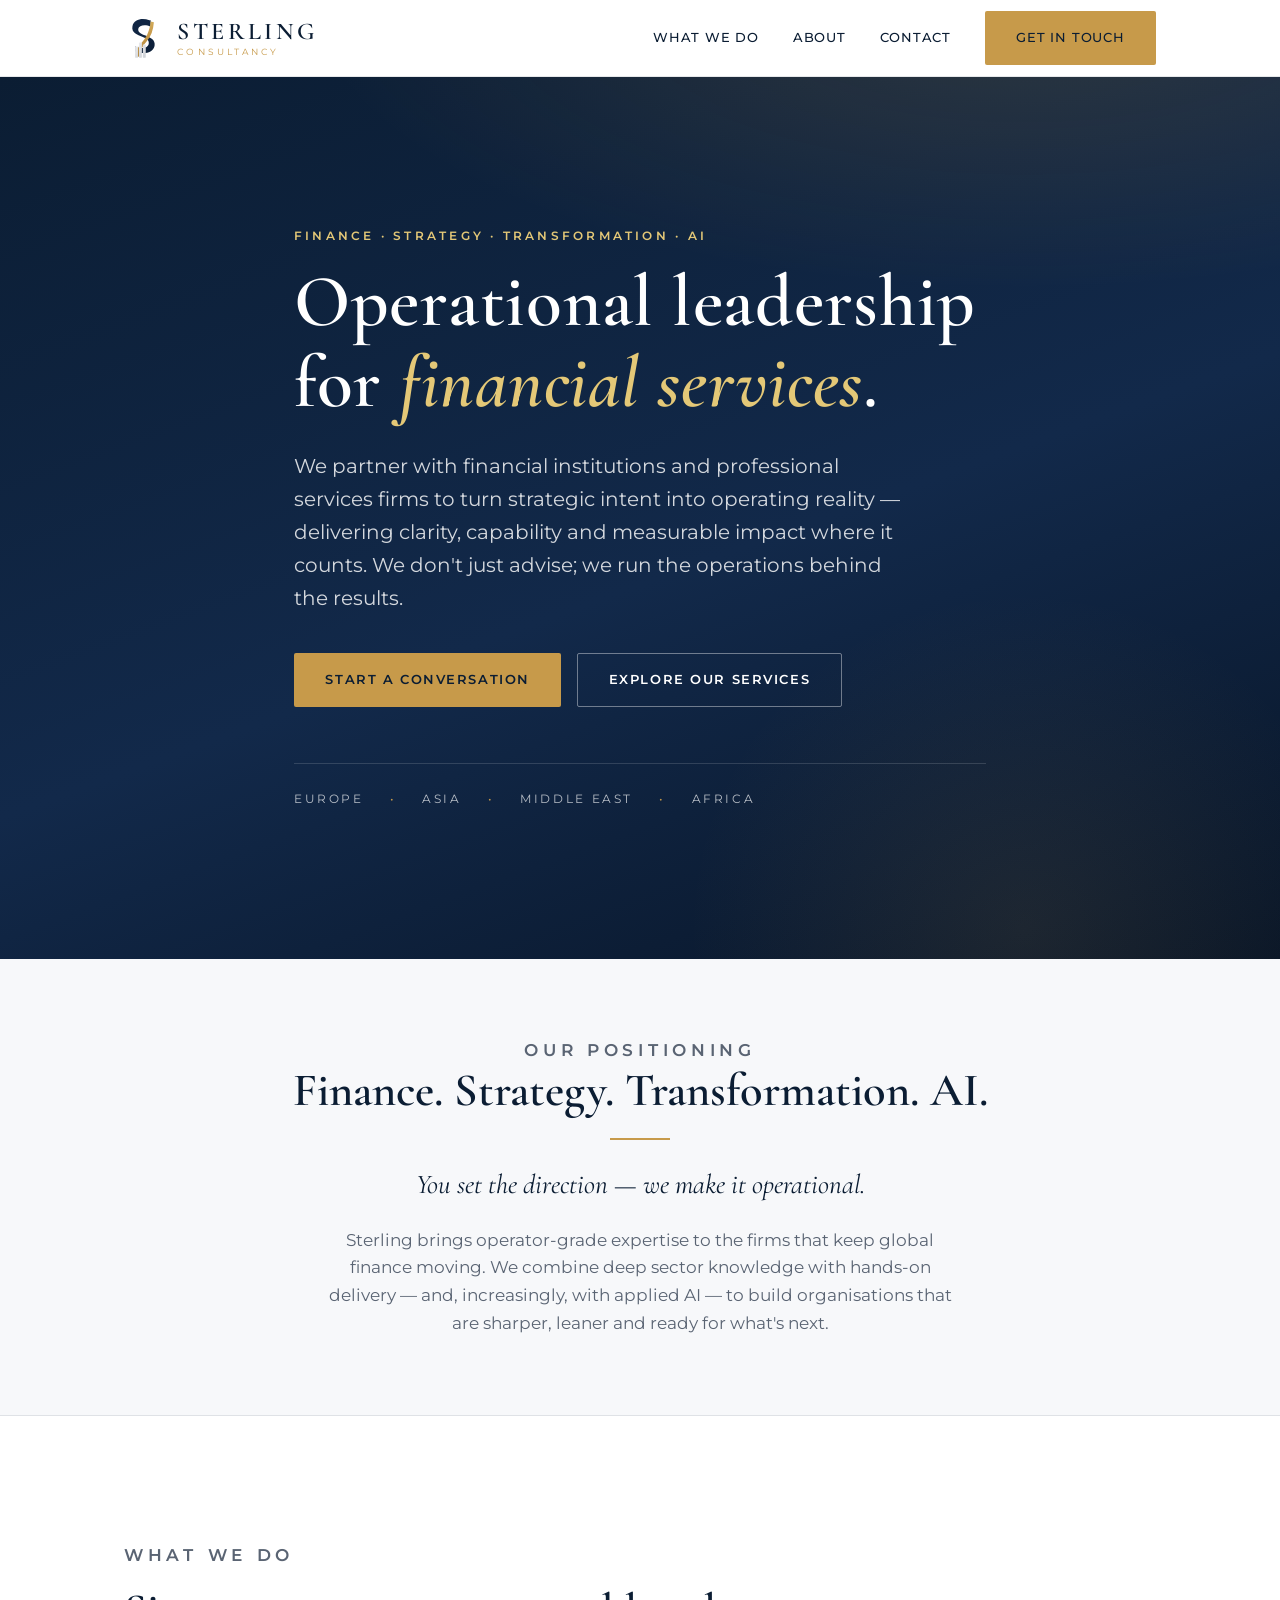
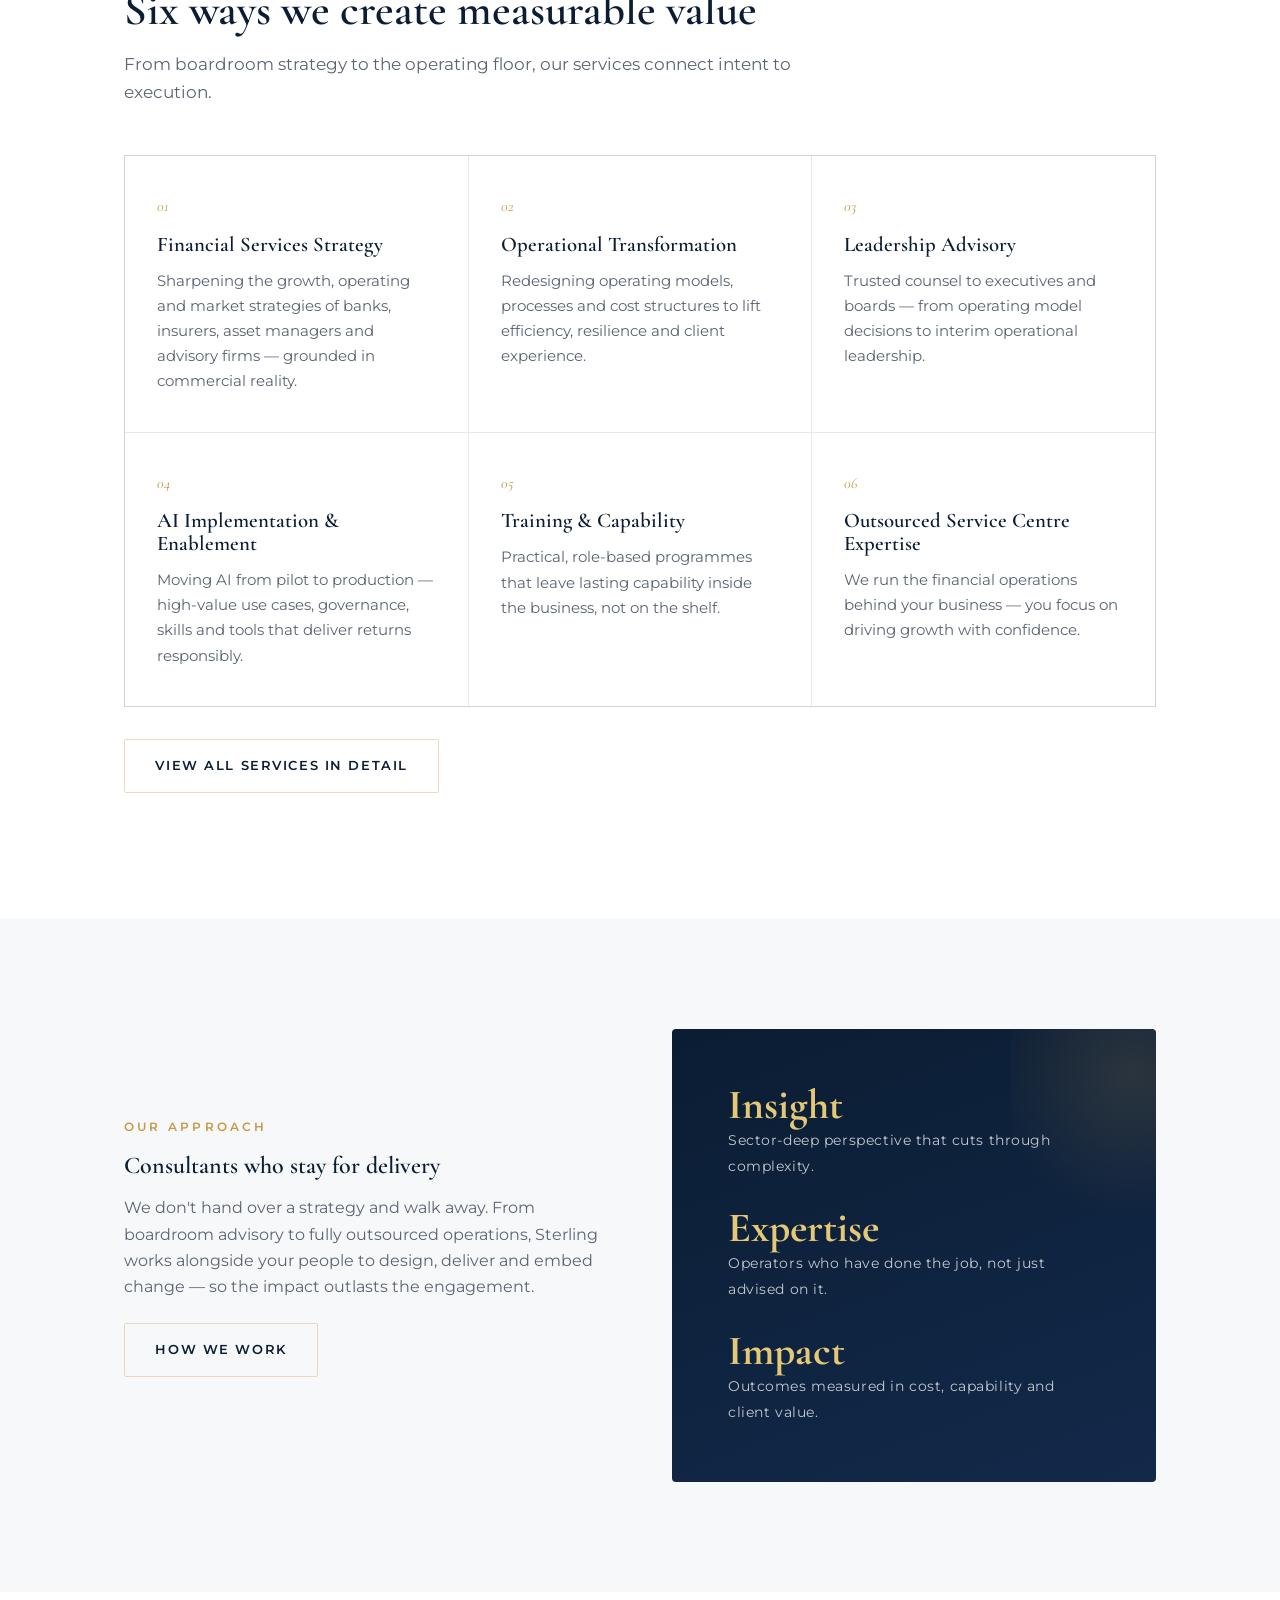
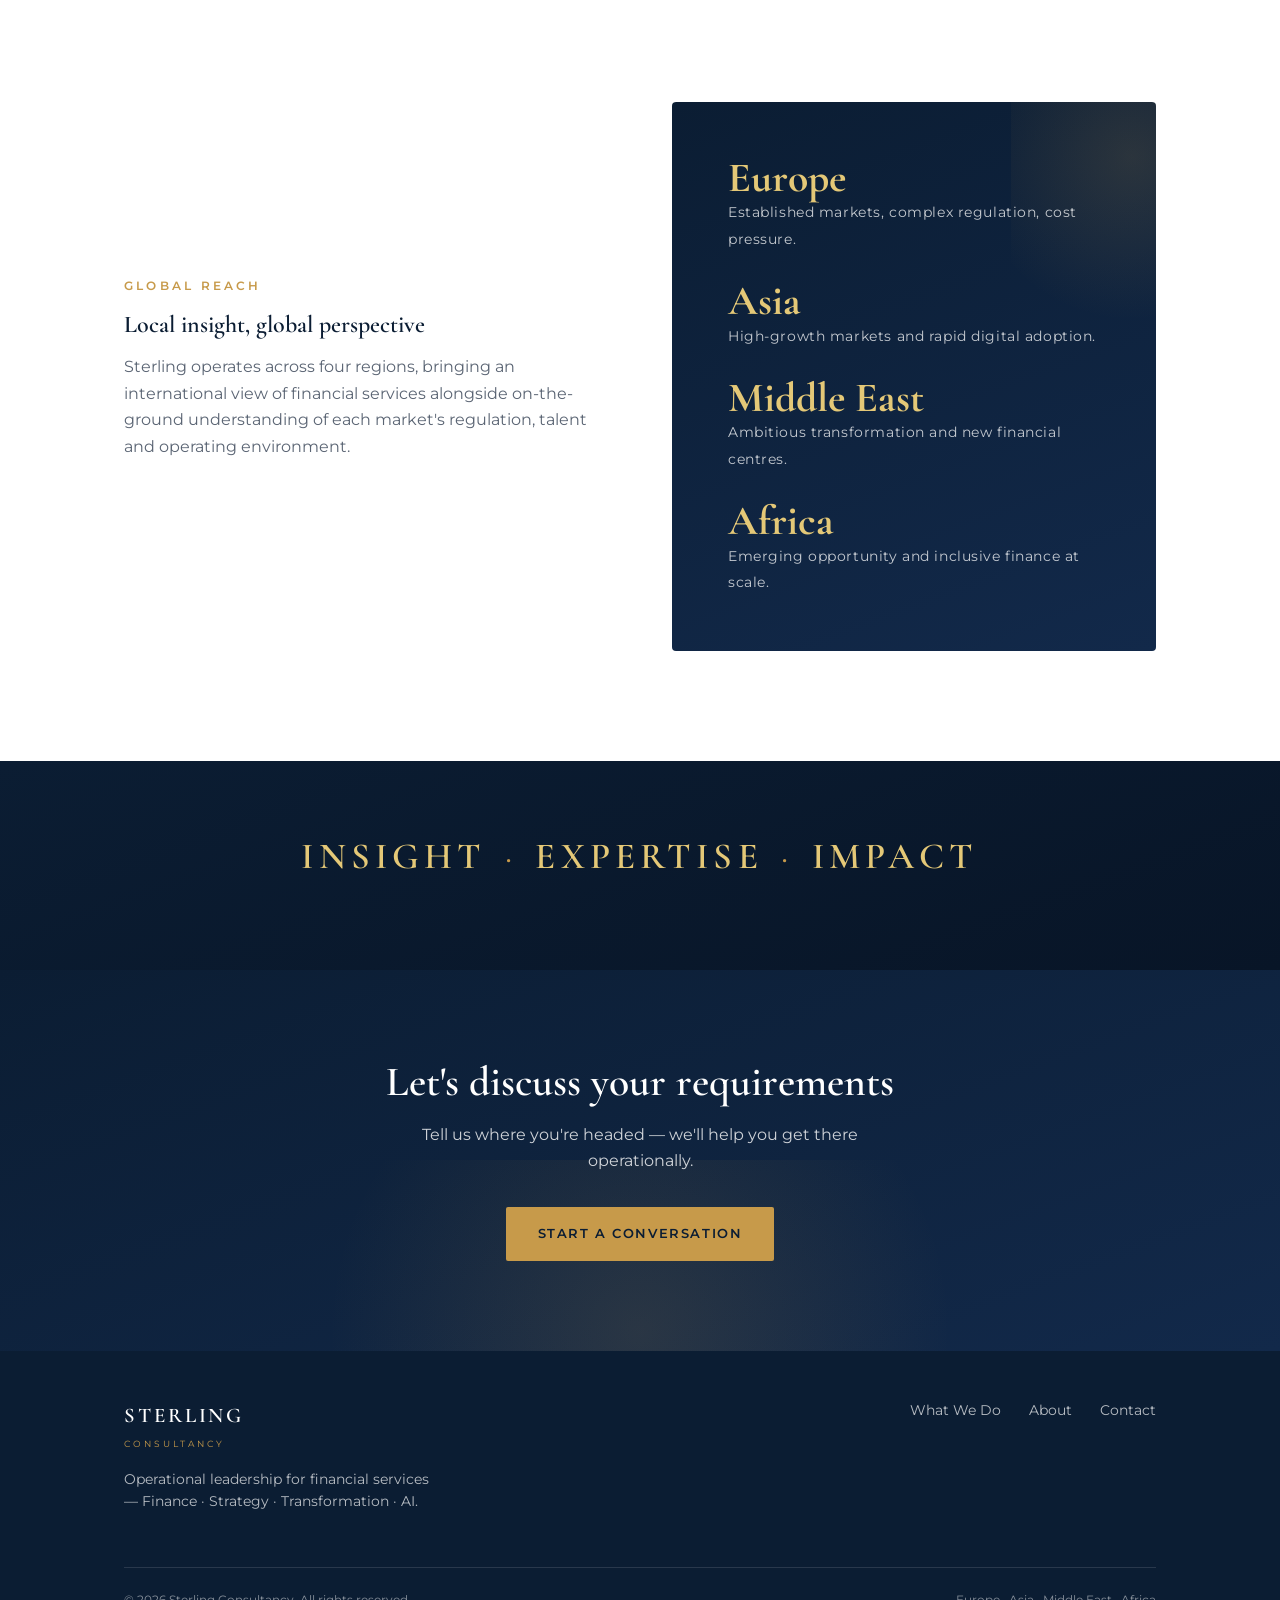
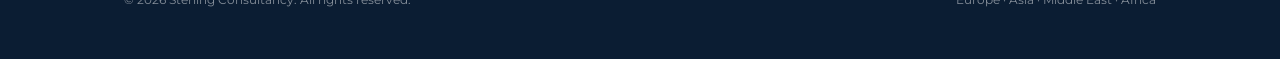
==== index.html @ 106e69ad "Restructure into multi-page site; add About/Team; add Pages preview workflow - Split single-page sit" ====
<!DOCTYPE html>
<html lang="en">
<head>
  <meta charset="UTF-8" />
  <meta name="viewport" content="width=device-width, initial-scale=1.0" />
  <title>Sterling Consultancy — Operational Leadership for Financial Services</title>
  <meta name="description" content="Sterling Consultancy partners with financial institutions and professional services firms to deliver clarity, capability and measurable impact across strategy, operations, transformation and AI." />
  <link rel="icon" href="assets/logo-mark.svg" type="image/svg+xml" />
  <link rel="preconnect" href="https://fonts.googleapis.com" />
  <link rel="preconnect" href="https://fonts.gstatic.com" crossorigin />
  <link href="https://fonts.googleapis.com/css2?family=Cormorant+Garamond:ital,wght@0,500;0,600;1,500;1,600&family=Montserrat:wght@400;500;600&display=swap" rel="stylesheet" />
  <link rel="stylesheet" href="assets/styles.css" />
</head>
<body>

  <!-- ================= HEADER ================= -->
  <header class="site-header">
    <div class="container nav">
      <a class="brand" href="index.html" aria-label="Sterling Consultancy home">
        <img src="assets/logo-mark.svg" alt="" />
        <span class="brand-text">
          <span class="brand-name">STERLING</span>
          <span class="brand-sub">Consultancy</span>
        </span>
      </a>
      <nav class="nav-links" aria-label="Primary">
        <a href="services.html">What We Do</a>
        <a href="about.html">About</a>
        <a href="contact.html">Contact</a>
        <a class="btn btn-gold" href="contact.html">Get in touch</a>
      </nav>
    </div>
  </header>

  <!-- ================= HERO ================= -->
  <section class="hero" id="top">
    <div class="container hero-inner">
      <p class="eyebrow on-dark">Finance · Strategy · Transformation · AI</p>
      <h1>Operational leadership for <span class="accent">financial services</span>.</h1>
      <p class="hero-lead">
        We partner with financial institutions and professional services firms to turn
        strategic intent into operating reality — delivering clarity, capability and
        measurable impact where it counts. We don't just advise; we run the operations
        behind the results.
      </p>
      <div class="hero-cta">
        <a class="btn btn-gold" href="contact.html">Start a conversation</a>
        <a class="btn btn-outline" href="services.html">Explore our services</a>
      </div>
      <div class="hero-regions">
        <span>Europe</span><span>Asia</span><span>Middle East</span><span>Africa</span>
      </div>
    </div>
  </section>

  <!-- ================= POSITIONING ================= -->
  <section class="positioning">
    <div class="container">
      <p class="eyebrow">Our Positioning</p>
      <h2>Finance. Strategy. Transformation. AI.</h2>
      <div class="divider"></div>
      <p class="positioning-line">You set the direction &mdash; we make it operational.</p>
      <p>
        Sterling brings operator-grade expertise to the firms that keep global finance moving.
        We combine deep sector knowledge with hands-on delivery &mdash; and, increasingly, with
        applied AI &mdash; to build organisations that are sharper, leaner and ready for what's next.
      </p>
    </div>
  </section>

  <!-- ================= SERVICES (overview) ================= -->
  <section class="section" id="services">
    <div class="container">
      <div class="section-head">
        <p class="eyebrow">What We Do</p>
        <h2>Six ways we create measurable value</h2>
        <p>From boardroom strategy to the operating floor, our services connect intent to execution.</p>
      </div>

      <div class="grid cols-3">
        <div class="card"><p class="num">01</p><h3>Financial Services Strategy</h3><p>Sharpening the growth, operating and market strategies of banks, insurers, asset managers and advisory firms — grounded in commercial reality.</p></div>
        <div class="card"><p class="num">02</p><h3>Operational Transformation</h3><p>Redesigning operating models, processes and cost structures to lift efficiency, resilience and client experience.</p></div>
        <div class="card"><p class="num">03</p><h3>Leadership Advisory</h3><p>Trusted counsel to executives and boards — from operating model decisions to interim operational leadership.</p></div>
        <div class="card"><p class="num">04</p><h3>AI Implementation &amp; Enablement</h3><p>Moving AI from pilot to production — high-value use cases, governance, skills and tools that deliver returns responsibly.</p></div>
        <div class="card"><p class="num">05</p><h3>Training &amp; Capability</h3><p>Practical, role-based programmes that leave lasting capability inside the business, not on the shelf.</p></div>
        <div class="card"><p class="num">06</p><h3>Outsourced Service Centre Expertise</h3><p>We run the financial operations behind your business — you focus on driving growth with confidence.</p></div>
      </div>
      <p style="margin-top:2rem;"><a class="btn btn-outline-dark" href="services.html">View all services in detail</a></p>
    </div>
  </section>

  <!-- ================= APPROACH TEASER ================= -->
  <section class="section alt" id="approach">
    <div class="container split">
      <div>
        <p class="eyebrow">Our Approach</p>
        <h2>Consultants who stay for delivery</h2>
        <p style="color:var(--muted); margin-top:1rem;">
          We don't hand over a strategy and walk away. From boardroom advisory to fully
          outsourced operations, Sterling works alongside your people to design, deliver and
          embed change &mdash; so the impact outlasts the engagement.
        </p>
        <p style="margin-top:1.4rem;"><a class="btn btn-outline-dark" href="about.html">How we work</a></p>
      </div>
      <div class="panel">
        <div class="stat"><b>Insight</b><span>Sector-deep perspective that cuts through complexity.</span></div>
        <div class="stat"><b>Expertise</b><span>Operators who have done the job, not just advised on it.</span></div>
        <div class="stat"><b>Impact</b><span>Outcomes measured in cost, capability and client value.</span></div>
      </div>
    </div>
  </section>

  <!-- ================= GLOBAL REACH ================= -->
  <section class="section" id="reach">
    <div class="container split">
      <div>
        <p class="eyebrow">Global Reach</p>
        <h2>Local insight, global perspective</h2>
        <p style="color:var(--muted); margin-top:1rem;">
          Sterling operates across four regions, bringing an international view of financial
          services alongside on-the-ground understanding of each market's regulation, talent
          and operating environment.
        </p>
      </div>
      <div class="panel">
        <div class="stat"><b>Europe</b><span>Established markets, complex regulation, cost pressure.</span></div>
        <div class="stat"><b>Asia</b><span>High-growth markets and rapid digital adoption.</span></div>
        <div class="stat"><b>Middle East</b><span>Ambitious transformation and new financial centres.</span></div>
        <div class="stat"><b>Africa</b><span>Emerging opportunity and inclusive finance at scale.</span></div>
      </div>
    </div>
  </section>

  <!-- ================= IMPACT BAND ================= -->
  <section class="band">
    <div class="container">
      <p class="words"><b>Insight</b><span class="dot">·</span><b>Expertise</b><span class="dot">·</span><b>Impact</b></p>
    </div>
  </section>

  <!-- ================= CTA ================= -->
  <section class="cta">
    <div class="container">
      <h2>Let's discuss your requirements</h2>
      <p>Tell us where you're headed — we'll help you get there operationally.</p>
      <a class="btn btn-gold" href="contact.html">Start a conversation</a>
    </div>
  </section>

  <!-- ================= FOOTER ================= -->
  <footer class="site-footer">
    <div class="container">
      <div class="footer-grid">
        <div class="footer-brand">
          <span class="brand-name">STERLING</span>
          <div class="brand-sub">Consultancy</div>
          <p style="margin-top:1rem; max-width:320px;">Operational leadership for financial services — Finance · Strategy · Transformation · AI.</p>
        </div>
        <nav class="footer-links" aria-label="Footer">
          <a href="services.html">What We Do</a>
          <a href="about.html">About</a>
          <a href="contact.html">Contact</a>
        </nav>
      </div>
      <div class="footer-bottom">
        <span>&copy; 2026 Sterling Consultancy. All rights reserved.</span>
        <span>Europe · Asia · Middle East · Africa</span>
      </div>
    </div>
  </footer>

</body>
</html>
---- assets/styles.css ----
/* =========================================================================
   Sterling Consultancy — brand stylesheet
   Brand palette is defined once, here, so a rename/rebrand is trivial.
   ========================================================================= */

:root {
  /* Brand palette (from brand guide) */
  --navy:      #0B1D33;
  --navy-800:  #12294a;
  --navy-700:  #1b3860;
  --gold:      #C79A4A;
  --gold-soft: #E4C877;
  --platinum:  #D9DADF;
  --white:     #FFFFFF;

  /* Working tokens */
  --ink:       #0B1D33;
  --muted:     #5a6473;
  --line:      rgba(11, 29, 51, 0.10);
  --line-gold: rgba(199, 154, 74, 0.35);
  --bg:        #ffffff;
  --bg-soft:   #f7f8fa;

  --serif: "Cormorant Garamond", "Times New Roman", Georgia, serif;
  --sans:  "Montserrat", "Helvetica Neue", Arial, system-ui, sans-serif;

  --maxw: 1160px;
  --pad: clamp(20px, 5vw, 64px);
}

* { box-sizing: border-box; }

html { scroll-behavior: smooth; }

body {
  margin: 0;
  font-family: var(--sans);
  color: var(--ink);
  background: var(--bg);
  line-height: 1.65;
  -webkit-font-smoothing: antialiased;
}

h1, h2, h3 { font-family: var(--serif); font-weight: 600; line-height: 1.1; margin: 0; }
p { margin: 0 0 1rem; }
a { color: inherit; text-decoration: none; }

.container { max-width: var(--maxw); margin: 0 auto; padding-inline: var(--pad); }

/* --- Small caps eyebrow --- */
.eyebrow {
  font-family: var(--sans);
  font-size: 0.72rem;
  letter-spacing: 0.28em;
  text-transform: uppercase;
  color: var(--gold);
  font-weight: 600;
  margin: 0 0 1rem;
}
.eyebrow.on-dark { color: var(--gold-soft); }

/* --- Buttons --- */
.btn {
  display: inline-block;
  font-family: var(--sans);
  font-size: 0.82rem;
  letter-spacing: 0.12em;
  text-transform: uppercase;
  font-weight: 600;
  padding: 0.95rem 1.9rem;
  border-radius: 2px;
  transition: all 0.2s ease;
  cursor: pointer;
  border: 1px solid transparent;
}
.btn-gold { background: var(--gold); color: var(--navy); }
.btn-gold:hover { background: var(--gold-soft); transform: translateY(-1px); }
.btn-outline { border-color: rgba(255,255,255,0.4); color: #fff; }
.btn-outline:hover { border-color: var(--gold); color: var(--gold-soft); }
.btn-outline-dark { border-color: var(--line-gold); color: var(--navy); }
.btn-outline-dark:hover { background: var(--navy); color: #fff; }

/* =========================================================================
   Header
   ========================================================================= */
.site-header {
  position: sticky; top: 0; z-index: 50;
  background: rgba(255,255,255,0.92);
  backdrop-filter: saturate(140%) blur(10px);
  border-bottom: 1px solid var(--line);
}
.nav {
  display: flex; align-items: center; justify-content: space-between;
  height: 76px;
}
.brand { display: flex; align-items: center; gap: 14px; }
.brand img { height: 46px; width: auto; display: block; }
.brand-text { display: flex; flex-direction: column; line-height: 1; }
.brand-name {
  font-family: var(--serif); font-size: 1.5rem; font-weight: 600;
  letter-spacing: 0.14em; color: var(--navy);
}
.brand-sub {
  font-family: var(--sans); font-size: 0.56rem; letter-spacing: 0.34em;
  text-transform: uppercase; color: var(--gold); margin-top: 4px;
}
.nav-links { display: flex; align-items: center; gap: 34px; }
.nav-links a {
  font-size: 0.8rem; letter-spacing: 0.06em; font-weight: 500; color: var(--navy);
  text-transform: uppercase;
}
.nav-links a:not(.btn):hover { color: var(--gold); }
.nav-links a.active:not(.btn) { color: var(--gold); }
.nav-toggle { display: none; background: none; border: 0; cursor: pointer; }

/* =========================================================================
   Hero
   ========================================================================= */
.hero {
  position: relative;
  background:
    radial-gradient(1200px 500px at 80% -10%, rgba(199,154,74,0.18), transparent 60%),
    linear-gradient(160deg, var(--navy) 0%, var(--navy-800) 55%, #081527 100%);
  color: #fff;
  overflow: hidden;
}
.hero::after {
  content: ""; position: absolute; right: -10%; bottom: -40%;
  width: 60vw; height: 60vw;
  background: radial-gradient(circle, rgba(199,154,74,0.10), transparent 62%);
  pointer-events: none;
}
.hero-inner { padding-block: clamp(80px, 13vw, 150px); max-width: 820px; position: relative; z-index: 1; }
.hero h1 {
  font-size: clamp(2.6rem, 6vw, 4.6rem);
  letter-spacing: 0.01em;
}
.hero h1 .accent { color: var(--gold-soft); font-style: italic; }
.hero-lead {
  font-size: clamp(1.05rem, 1.8vw, 1.25rem);
  color: rgba(255,255,255,0.82);
  max-width: 620px; margin-top: 1.6rem;
}
.hero-cta { display: flex; gap: 16px; margin-top: 2.4rem; flex-wrap: wrap; }
.hero-regions {
  display: flex; gap: 26px; flex-wrap: wrap; margin-top: 3.5rem;
  padding-top: 1.6rem; border-top: 1px solid rgba(255,255,255,0.14);
  font-size: 0.74rem; letter-spacing: 0.22em; text-transform: uppercase;
  color: rgba(255,255,255,0.7);
}
.hero-regions span { position: relative; }
.hero-regions span::before { content: "•"; color: var(--gold); margin-right: 26px; }
.hero-regions span:first-child::before { display: none; }

/* =========================================================================
   Interior page hero (compact)
   ========================================================================= */
.page-hero {
  background:
    radial-gradient(1000px 400px at 85% -20%, rgba(199,154,74,0.16), transparent 60%),
    linear-gradient(160deg, var(--navy) 0%, var(--navy-800) 60%, #081527 100%);
  color: #fff;
}
.page-hero-inner { padding-block: clamp(60px, 9vw, 104px); max-width: 760px; }
.page-hero h1 { font-size: clamp(2.2rem, 5vw, 3.6rem); }
.page-hero p { color: rgba(255,255,255,0.82); margin-top: 1.2rem; font-size: 1.1rem; max-width: 620px; }
.breadcrumb { font-size: 0.72rem; letter-spacing: 0.18em; text-transform: uppercase; color: rgba(255,255,255,0.55); margin-bottom: 1rem; }
.breadcrumb a { color: var(--gold-soft); }

/* =========================================================================
   Positioning strip
   ========================================================================= */
.positioning {
  background: var(--bg-soft); text-align: center;
  padding-block: clamp(50px, 7vw, 78px);
  border-bottom: 1px solid var(--line);
}
.positioning h2 {
  font-size: clamp(1.8rem, 4vw, 2.9rem); color: var(--navy);
}
.positioning .divider { width: 60px; height: 2px; background: var(--gold); margin: 1.4rem auto; }
.positioning p { max-width: 640px; margin: 0 auto; color: var(--muted); font-size: 1.05rem; }
.positioning .positioning-line {
  font-family: var(--serif); font-style: italic; font-size: clamp(1.2rem, 2.6vw, 1.7rem);
  color: var(--navy); margin-bottom: 1.2rem;
}

/* =========================================================================
   Section scaffolding
   ========================================================================= */
.section { padding-block: clamp(64px, 9vw, 110px); }
.section-head { max-width: 680px; margin-bottom: 3rem; }
.section-head h2 { font-size: clamp(1.9rem, 4vw, 2.8rem); color: var(--navy); }
.section-head p { color: var(--muted); margin-top: 1rem; font-size: 1.05rem; }
.section.alt { background: var(--bg-soft); }

/* --- Services grid --- */
.grid { display: grid; gap: 1px; background: var(--line); border: 1px solid var(--line); }
.grid.cols-3 { grid-template-columns: repeat(3, 1fr); }
.card {
  background: #fff; padding: 2.4rem 2rem; transition: background 0.25s ease;
}
.card:hover { background: #fcfbf8; }
.card .num { font-family: var(--serif); font-size: 0.95rem; color: var(--gold); font-style: italic; }
.card h3 { font-size: 1.3rem; color: var(--navy); margin: 0.9rem 0 0.7rem; }
.card p { color: var(--muted); font-size: 0.95rem; margin: 0; }
.card .icon { width: 34px; height: 34px; stroke: var(--gold); stroke-width: 1.4; fill: none; margin-bottom: 0.4rem; }

/* --- Approach / feature rows --- */
.split { display: grid; grid-template-columns: 1fr 1fr; gap: clamp(30px, 5vw, 70px); align-items: center; }
.approach-list { list-style: none; padding: 0; margin: 1.5rem 0 0; }
.approach-list li { padding: 1.1rem 0; border-bottom: 1px solid var(--line); display: flex; gap: 16px; }
.approach-list li:last-child { border-bottom: 0; }
.approach-list .step { font-family: var(--serif); font-style: italic; color: var(--gold); font-size: 1.2rem; min-width: 34px; }
.approach-list strong { color: var(--navy); display: block; }
.approach-list span { color: var(--muted); font-size: 0.95rem; }
.panel {
  background: linear-gradient(160deg, var(--navy) 0%, var(--navy-800) 100%);
  color: #fff; padding: clamp(34px, 5vw, 56px); border-radius: 4px;
  position: relative; overflow: hidden;
}
.panel::after {
  content:""; position:absolute; top:-30%; right:-20%; width: 50%; height: 80%;
  background: radial-gradient(circle, rgba(199,154,74,0.16), transparent 65%);
}
.panel .stat { position: relative; z-index: 1; margin-bottom: 1.8rem; }
.panel .stat:last-child { margin-bottom: 0; }
.panel .stat b { font-family: var(--serif); font-size: 2.6rem; color: var(--gold-soft); display: block; line-height: 1; }
.panel .stat span { color: rgba(255,255,255,0.75); font-size: 0.9rem; letter-spacing: 0.04em; }

/* --- Sectors --- */
.tags { display: flex; flex-wrap: wrap; gap: 12px; margin-top: 1.6rem; }
.tag {
  border: 1px solid var(--line-gold); color: var(--navy);
  padding: 0.6rem 1.2rem; border-radius: 2px; font-size: 0.86rem; letter-spacing: 0.03em;
}

/* --- Impact band --- */
.band {
  background: linear-gradient(160deg, var(--navy) 0%, #081527 100%);
  color: #fff; text-align: center; padding-block: clamp(46px, 6vw, 66px);
}
.band .words {
  font-family: var(--serif); font-size: clamp(1.4rem, 3.4vw, 2.3rem);
  letter-spacing: 0.14em; text-transform: uppercase;
}
.band .words b { color: var(--gold-soft); font-weight: 600; }
.band .words .dot { color: var(--gold); padding: 0 0.5em; }

/* --- Contact --- */
.contact { text-align: center; }
.contact .section-head { margin: 0 auto 2rem; }
.contact-inner { max-width: 720px; margin: 0 auto; }
.contact-form { text-align: left; margin-top: 0.5rem; }
.field-row { display: grid; grid-template-columns: 1fr 1fr; gap: 20px; }
.field { display: block; margin-bottom: 20px; }
.field span {
  display: block; font-size: 0.72rem; letter-spacing: 0.14em; text-transform: uppercase;
  font-weight: 600; color: var(--navy); margin-bottom: 8px;
}
.field input, .field textarea {
  width: 100%; font-family: var(--sans); font-size: 1rem; color: var(--ink);
  padding: 0.8rem 0.9rem; border: 1px solid var(--line); border-radius: 2px;
  background: #fff; transition: border-color 0.2s ease;
}
.field input:focus, .field textarea:focus {
  outline: none; border-color: var(--gold); box-shadow: 0 0 0 3px rgba(199,154,74,0.12);
}
.field textarea { resize: vertical; }
.contact-form .btn { margin-top: 6px; }
.contact-note { color: var(--muted); font-size: 0.88rem; margin-top: 1.6rem; }
.contact-note a { color: var(--navy); border-bottom: 1px solid var(--gold); }
.contact-note a:hover { color: var(--gold); }
@media (max-width: 560px) { .field-row { grid-template-columns: 1fr; gap: 0; } }

/* =========================================================================
   Service detail rows (Services page)
   ========================================================================= */
.service-row {
  display: grid; grid-template-columns: 90px 1fr; gap: clamp(20px, 4vw, 48px);
  padding-block: clamp(34px, 5vw, 52px); border-top: 1px solid var(--line);
  align-items: start;
}
.service-row:first-of-type { border-top: 0; }
.service-row .s-num { font-family: var(--serif); font-style: italic; font-size: 2.4rem; color: var(--gold); line-height: 1; }
.service-row h3 { font-size: 1.6rem; color: var(--navy); margin-bottom: 0.8rem; }
.service-row .lead { color: var(--muted); font-size: 1.02rem; margin-bottom: 1.2rem; }
.service-row ul { list-style: none; padding: 0; margin: 0; display: grid; grid-template-columns: 1fr 1fr; gap: 0.5rem 1.6rem; }
.service-row li { position: relative; padding-left: 1.4rem; color: var(--ink); font-size: 0.94rem; }
.service-row li::before { content: "—"; position: absolute; left: 0; color: var(--gold); }

/* =========================================================================
   Story (About page)
   ========================================================================= */
.story p { font-size: 1.08rem; color: var(--muted); }
.story p strong { color: var(--navy); }
.subject-note {
  display: inline-block; margin-top: 0.4rem; font-size: 0.72rem; letter-spacing: 0.1em;
  text-transform: uppercase; color: var(--gold); border: 1px dashed var(--line-gold);
  padding: 4px 10px; border-radius: 2px;
}

/* --- Team grid (placeholder) --- */
.team-grid { display: grid; grid-template-columns: repeat(3, 1fr); gap: 24px; margin-top: 2rem; }
.team-card { text-align: center; padding: 2rem 1.2rem; border: 1px solid var(--line); border-radius: 4px; background: #fff; }
.team-avatar {
  width: 84px; height: 84px; border-radius: 50%; margin: 0 auto 1.1rem;
  background: linear-gradient(160deg, var(--navy) 0%, var(--navy-700) 100%);
  display: flex; align-items: center; justify-content: center;
  font-family: var(--serif); font-size: 1.8rem; color: var(--gold-soft);
}
.team-card h3 { font-size: 1.15rem; color: var(--navy); }
.team-card .role { color: var(--gold); font-size: 0.82rem; letter-spacing: 0.08em; text-transform: uppercase; margin-top: 4px; }
.team-card p { color: var(--muted); font-size: 0.9rem; margin-top: 0.8rem; margin-bottom: 0; }

/* =========================================================================
   CTA band
   ========================================================================= */
.cta {
  background: linear-gradient(160deg, var(--navy) 0%, var(--navy-800) 100%);
  color: #fff; text-align: center; padding-block: clamp(56px, 8vw, 90px);
  position: relative; overflow: hidden;
}
.cta::after {
  content:""; position:absolute; bottom:-40%; left:50%; transform:translateX(-50%);
  width: 70%; height: 90%; background: radial-gradient(circle, rgba(199,154,74,0.14), transparent 65%);
}
.cta h2 { font-size: clamp(1.8rem, 4vw, 2.6rem); position: relative; z-index: 1; }
.cta p { color: rgba(255,255,255,0.8); max-width: 520px; margin: 1rem auto 2rem; position: relative; z-index: 1; }
.cta .btn { position: relative; z-index: 1; }

/* =========================================================================
   Footer
   ========================================================================= */
.site-footer {
  background: var(--navy); color: rgba(255,255,255,0.7);
  padding-block: 3rem; font-size: 0.85rem;
}
.footer-grid { display: flex; justify-content: space-between; align-items: flex-start; gap: 30px; flex-wrap: wrap; }
.footer-brand .brand-name { color: #fff; font-size: 1.3rem; }
.footer-brand .brand-sub { color: var(--gold); }
.footer-links { display: flex; gap: 28px; flex-wrap: wrap; }
.footer-links a:hover { color: var(--gold-soft); }
.footer-bottom {
  margin-top: 2.4rem; padding-top: 1.4rem; border-top: 1px solid rgba(255,255,255,0.12);
  display: flex; justify-content: space-between; gap: 16px; flex-wrap: wrap;
  font-size: 0.78rem; color: rgba(255,255,255,0.5);
}

/* =========================================================================
   Responsive
   ========================================================================= */
@media (max-width: 860px) {
  .grid.cols-3 { grid-template-columns: 1fr 1fr; }
  .split { grid-template-columns: 1fr; }
  .team-grid { grid-template-columns: 1fr 1fr; }
  .service-row ul { grid-template-columns: 1fr; }
  .nav-links { display: none; }
}
@media (max-width: 560px) {
  .grid.cols-3 { grid-template-columns: 1fr; }
  .team-grid { grid-template-columns: 1fr; }
  .service-row { grid-template-columns: 1fr; gap: 8px; }
  .service-row .s-num { font-size: 1.8rem; }
  .brand-name { font-size: 1.25rem; }
  .hero-regions { gap: 14px; }
  .hero-regions span::before { margin-right: 14px; }
}
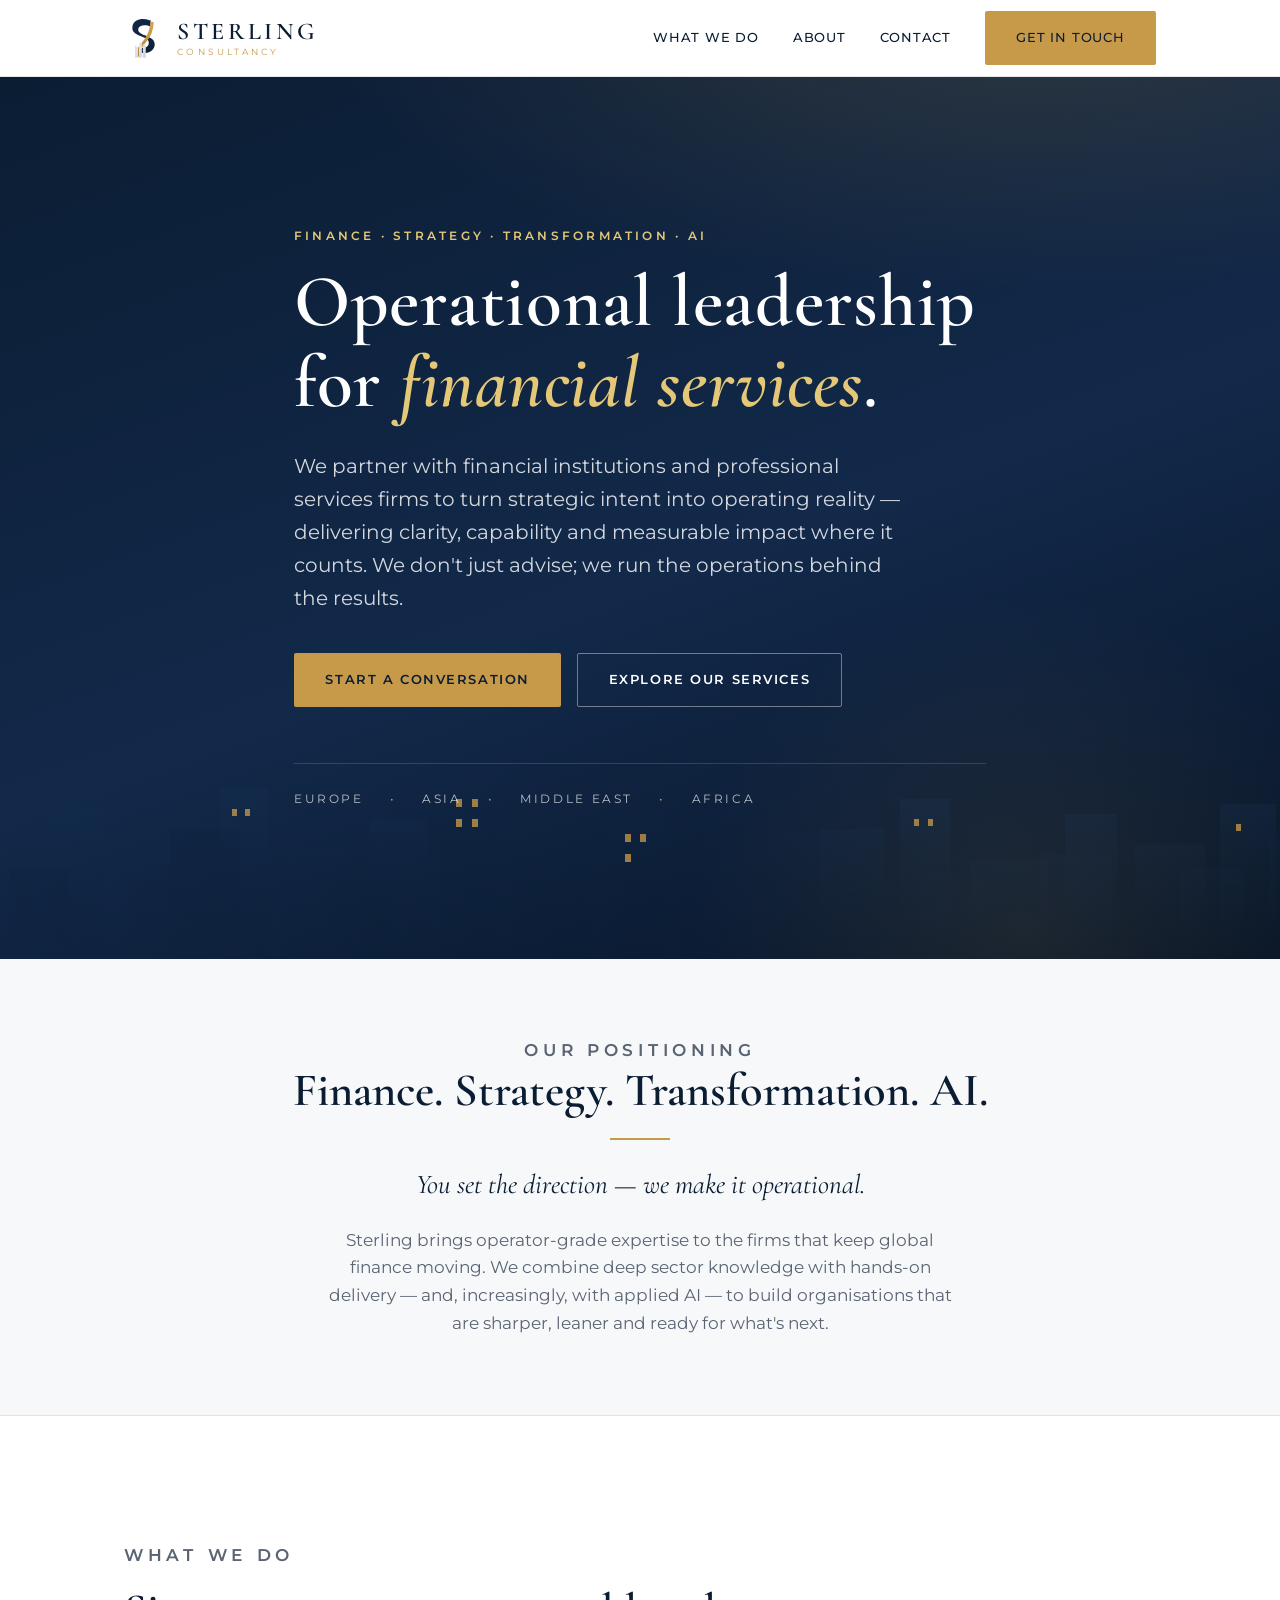
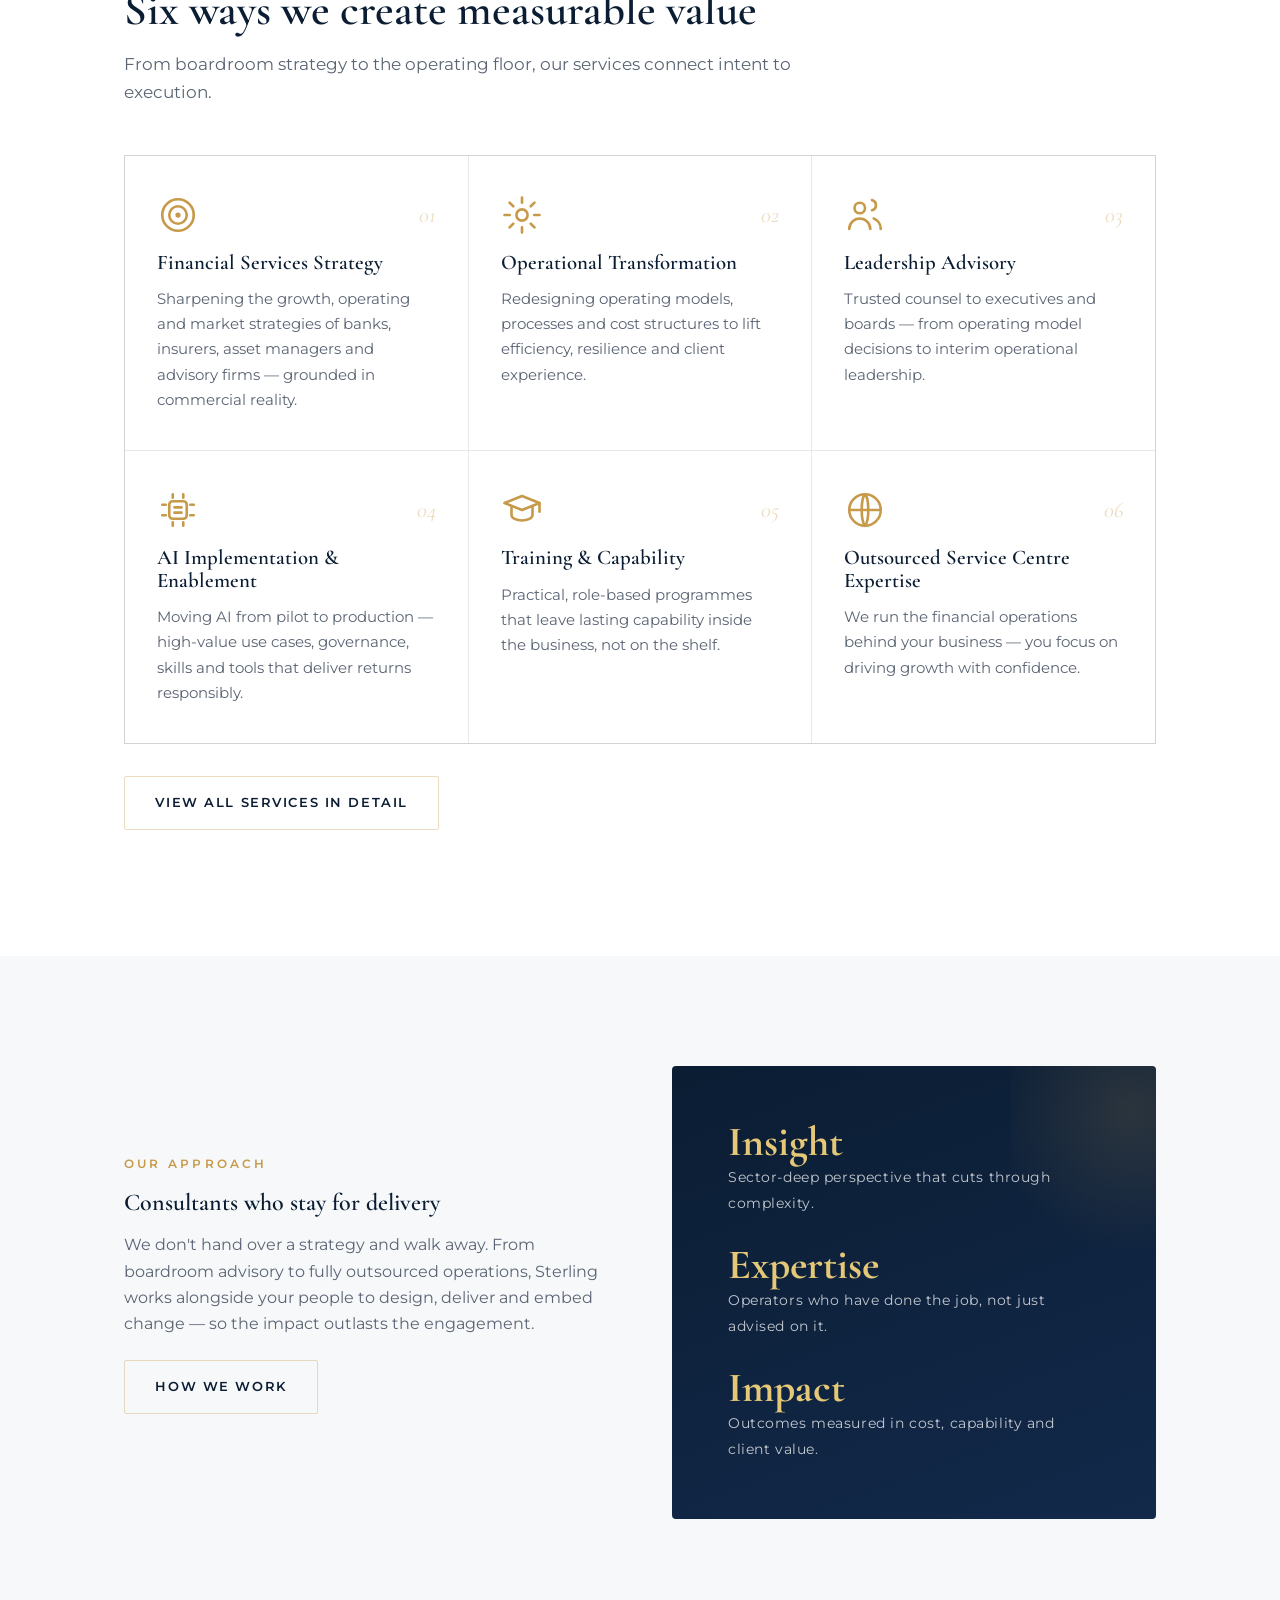
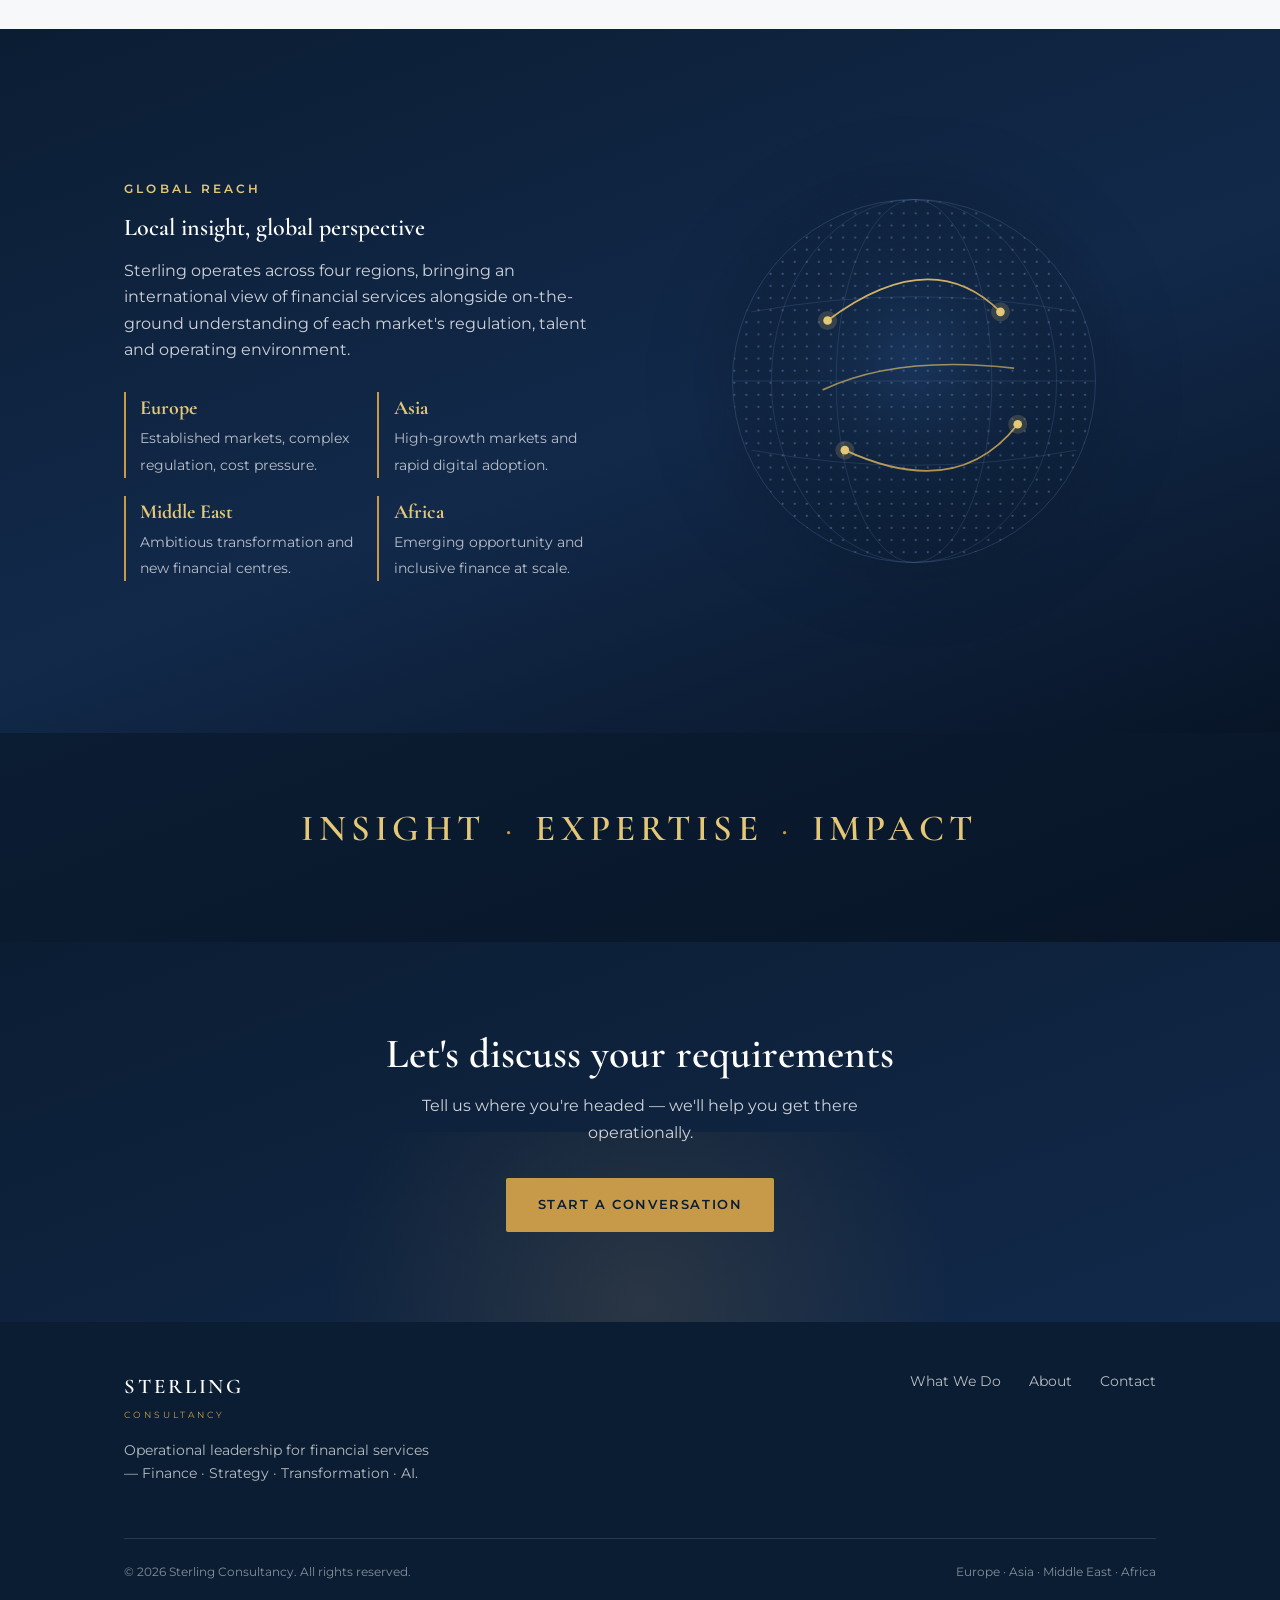
==== commit 7f4b6bc1: "Add bespoke visual layer: skyline hero, service icons, globe graphic - Hero + interior page heroes: " ====
--- a/index.html
+++ b/index.html
@@ -34,6 +34,7 @@
 
   <!-- ================= HERO ================= -->
   <section class="hero" id="top">
+    <img class="hero-skyline" src="assets/skyline.svg" alt="" aria-hidden="true" />
     <div class="container hero-inner">
       <p class="eyebrow on-dark">Finance · Strategy · Transformation · AI</p>
       <h1>Operational leadership for <span class="accent">financial services</span>.</h1>
@@ -78,12 +79,48 @@
       </div>
 
       <div class="grid cols-3">
-        <div class="card"><p class="num">01</p><h3>Financial Services Strategy</h3><p>Sharpening the growth, operating and market strategies of banks, insurers, asset managers and advisory firms — grounded in commercial reality.</p></div>
-        <div class="card"><p class="num">02</p><h3>Operational Transformation</h3><p>Redesigning operating models, processes and cost structures to lift efficiency, resilience and client experience.</p></div>
-        <div class="card"><p class="num">03</p><h3>Leadership Advisory</h3><p>Trusted counsel to executives and boards — from operating model decisions to interim operational leadership.</p></div>
-        <div class="card"><p class="num">04</p><h3>AI Implementation &amp; Enablement</h3><p>Moving AI from pilot to production — high-value use cases, governance, skills and tools that deliver returns responsibly.</p></div>
-        <div class="card"><p class="num">05</p><h3>Training &amp; Capability</h3><p>Practical, role-based programmes that leave lasting capability inside the business, not on the shelf.</p></div>
-        <div class="card"><p class="num">06</p><h3>Outsourced Service Centre Expertise</h3><p>We run the financial operations behind your business — you focus on driving growth with confidence.</p></div>
+        <div class="card">
+          <div class="card-top">
+            <span class="card-icon"><svg viewBox="0 0 24 24"><circle cx="12" cy="12" r="9"/><circle cx="12" cy="12" r="5"/><circle cx="12" cy="12" r="1.5" fill="currentColor" stroke="none"/></svg></span>
+            <span class="num">01</span>
+          </div>
+          <h3>Financial Services Strategy</h3><p>Sharpening the growth, operating and market strategies of banks, insurers, asset managers and advisory firms — grounded in commercial reality.</p>
+        </div>
+        <div class="card">
+          <div class="card-top">
+            <span class="card-icon"><svg viewBox="0 0 24 24"><circle cx="12" cy="12" r="3.2"/><path d="M12 2v3M12 19v3M2 12h3M19 12h3M4.9 4.9l2.1 2.1M17 17l2.1 2.1M19.1 4.9L17 7M7 17l-2.1 2.1"/></svg></span>
+            <span class="num">02</span>
+          </div>
+          <h3>Operational Transformation</h3><p>Redesigning operating models, processes and cost structures to lift efficiency, resilience and client experience.</p>
+        </div>
+        <div class="card">
+          <div class="card-top">
+            <span class="card-icon"><svg viewBox="0 0 24 24"><circle cx="9" cy="8" r="3"/><path d="M3 20c0-3.3 2.7-6 6-6s6 2.7 6 6"/><path d="M16 3.5a3 3 0 0 1 0 5.8M21 20c0-2.8-1.7-5.2-4-6"/></svg></span>
+            <span class="num">03</span>
+          </div>
+          <h3>Leadership Advisory</h3><p>Trusted counsel to executives and boards — from operating model decisions to interim operational leadership.</p>
+        </div>
+        <div class="card">
+          <div class="card-top">
+            <span class="card-icon"><svg viewBox="0 0 24 24"><rect x="7" y="7" width="10" height="10" rx="2"/><path d="M10 10.5h4M10 13.5h4"/><path d="M9 3v2M15 3v2M9 19v2M15 19v2M3 9h2M3 15h2M19 9h2M19 15h2"/></svg></span>
+            <span class="num">04</span>
+          </div>
+          <h3>AI Implementation &amp; Enablement</h3><p>Moving AI from pilot to production — high-value use cases, governance, skills and tools that deliver returns responsibly.</p>
+        </div>
+        <div class="card">
+          <div class="card-top">
+            <span class="card-icon"><svg viewBox="0 0 24 24"><path d="M2 8l10-4 10 4-10 4L2 8z"/><path d="M6 10v5c0 1.5 2.7 3 6 3s6-1.5 6-3v-5"/><path d="M22 8v5"/></svg></span>
+            <span class="num">05</span>
+          </div>
+          <h3>Training &amp; Capability</h3><p>Practical, role-based programmes that leave lasting capability inside the business, not on the shelf.</p>
+        </div>
+        <div class="card">
+          <div class="card-top">
+            <span class="card-icon"><svg viewBox="0 0 24 24"><circle cx="12" cy="12" r="9"/><path d="M3 12h18M12 3c2.5 2.5 2.5 15 0 18M12 3c-2.5 2.5-2.5 15 0 18"/></svg></span>
+            <span class="num">06</span>
+          </div>
+          <h3>Outsourced Service Centre Expertise</h3><p>We run the financial operations behind your business — you focus on driving growth with confidence.</p>
+        </div>
       </div>
       <p style="margin-top:2rem;"><a class="btn btn-outline-dark" href="services.html">View all services in detail</a></p>
     </div>
@@ -111,22 +148,25 @@
   </section>
 
   <!-- ================= GLOBAL REACH ================= -->
-  <section class="section" id="reach">
+  <section class="section reach" id="reach">
     <div class="container split">
       <div>
         <p class="eyebrow">Global Reach</p>
         <h2>Local insight, global perspective</h2>
-        <p style="color:var(--muted); margin-top:1rem;">
+        <p class="lead-copy">
           Sterling operates across four regions, bringing an international view of financial
           services alongside on-the-ground understanding of each market's regulation, talent
           and operating environment.
         </p>
-      </div>
-      <div class="panel">
-        <div class="stat"><b>Europe</b><span>Established markets, complex regulation, cost pressure.</span></div>
-        <div class="stat"><b>Asia</b><span>High-growth markets and rapid digital adoption.</span></div>
-        <div class="stat"><b>Middle East</b><span>Ambitious transformation and new financial centres.</span></div>
-        <div class="stat"><b>Africa</b><span>Emerging opportunity and inclusive finance at scale.</span></div>
+        <ul class="reach-regions">
+          <li><b>Europe</b><span>Established markets, complex regulation, cost pressure.</span></li>
+          <li><b>Asia</b><span>High-growth markets and rapid digital adoption.</span></li>
+          <li><b>Middle East</b><span>Ambitious transformation and new financial centres.</span></li>
+          <li><b>Africa</b><span>Emerging opportunity and inclusive finance at scale.</span></li>
+        </ul>
+      </div>
+      <div>
+        <img class="reach-globe" src="assets/globe.svg" alt="Stylised globe showing Sterling's reach across Europe, Asia, the Middle East and Africa" />
       </div>
     </div>
   </section>
--- a/assets/styles.css
+++ b/assets/styles.css
@@ -130,6 +130,11 @@
   background: radial-gradient(circle, rgba(199,154,74,0.10), transparent 62%);
   pointer-events: none;
 }
+.hero-skyline {
+  position: absolute; left: 0; right: 0; bottom: 0; width: 100%;
+  height: clamp(140px, 20vw, 240px); object-fit: cover; object-position: bottom;
+  pointer-events: none; z-index: 0; opacity: 0.9;
+}
 .hero-inner { padding-block: clamp(80px, 13vw, 150px); max-width: 820px; position: relative; z-index: 1; }
 .hero h1 {
   font-size: clamp(2.6rem, 6vw, 4.6rem);
@@ -156,12 +161,13 @@
    Interior page hero (compact)
    ========================================================================= */
 .page-hero {
+  position: relative; overflow: hidden;
   background:
     radial-gradient(1000px 400px at 85% -20%, rgba(199,154,74,0.16), transparent 60%),
     linear-gradient(160deg, var(--navy) 0%, var(--navy-800) 60%, #081527 100%);
   color: #fff;
 }
-.page-hero-inner { padding-block: clamp(60px, 9vw, 104px); max-width: 760px; }
+.page-hero-inner { padding-block: clamp(60px, 9vw, 104px); max-width: 760px; position: relative; z-index: 1; }
 .page-hero h1 { font-size: clamp(2.2rem, 5vw, 3.6rem); }
 .page-hero p { color: rgba(255,255,255,0.82); margin-top: 1.2rem; font-size: 1.1rem; max-width: 620px; }
 .breadcrumb { font-size: 0.72rem; letter-spacing: 0.18em; text-transform: uppercase; color: rgba(255,255,255,0.55); margin-bottom: 1rem; }
@@ -201,8 +207,11 @@
   background: #fff; padding: 2.4rem 2rem; transition: background 0.25s ease;
 }
 .card:hover { background: #fcfbf8; }
-.card .num { font-family: var(--serif); font-size: 0.95rem; color: var(--gold); font-style: italic; }
-.card h3 { font-size: 1.3rem; color: var(--navy); margin: 0.9rem 0 0.7rem; }
+.card-top { display: flex; align-items: center; justify-content: space-between; }
+.card-icon { width: 42px; height: 42px; color: var(--gold); display: block; }
+.card-icon svg { width: 100%; height: 100%; stroke: currentColor; fill: none; stroke-width: 1.5; stroke-linecap: round; stroke-linejoin: round; }
+.card .num { font-family: var(--serif); font-size: 1.4rem; color: rgba(199,154,74,0.35); font-style: italic; }
+.card h3 { font-size: 1.3rem; color: var(--navy); margin: 1rem 0 0.7rem; }
 .card p { color: var(--muted); font-size: 0.95rem; margin: 0; }
 .card .icon { width: 34px; height: 34px; stroke: var(--gold); stroke-width: 1.4; fill: none; margin-bottom: 0.4rem; }
 
@@ -282,7 +291,10 @@
   align-items: start;
 }
 .service-row:first-of-type { border-top: 0; }
+.service-row .s-col { display: flex; flex-direction: column; align-items: flex-start; gap: 12px; }
 .service-row .s-num { font-family: var(--serif); font-style: italic; font-size: 2.4rem; color: var(--gold); line-height: 1; }
+.service-row .row-icon { width: 44px; height: 44px; color: var(--gold); }
+.service-row .row-icon svg { width: 100%; height: 100%; stroke: currentColor; fill: none; stroke-width: 1.5; stroke-linecap: round; stroke-linejoin: round; }
 .service-row h3 { font-size: 1.6rem; color: var(--navy); margin-bottom: 0.8rem; }
 .service-row .lead { color: var(--muted); font-size: 1.02rem; margin-bottom: 1.2rem; }
 .service-row ul { list-style: none; padding: 0; margin: 0; display: grid; grid-template-columns: 1fr 1fr; gap: 0.5rem 1.6rem; }
@@ -312,6 +324,24 @@
 .team-card h3 { font-size: 1.15rem; color: var(--navy); }
 .team-card .role { color: var(--gold); font-size: 0.82rem; letter-spacing: 0.08em; text-transform: uppercase; margin-top: 4px; }
 .team-card p { color: var(--muted); font-size: 0.9rem; margin-top: 0.8rem; margin-bottom: 0; }
+
+/* =========================================================================
+   Global reach (dark, with globe)
+   ========================================================================= */
+.reach {
+  position: relative; overflow: hidden;
+  background: linear-gradient(160deg, var(--navy) 0%, var(--navy-800) 55%, #081527 100%);
+  color: #fff;
+}
+.reach .eyebrow { color: var(--gold-soft); }
+.reach h2 { color: #fff; }
+.reach .split { align-items: center; position: relative; z-index: 1; }
+.reach .lead-copy { color: rgba(255,255,255,0.8); margin-top: 1rem; }
+.reach-globe { width: 100%; max-width: 520px; height: auto; margin: 0 auto; display: block; filter: drop-shadow(0 10px 40px rgba(0,0,0,0.4)); }
+.reach-regions { list-style: none; padding: 0; margin: 1.8rem 0 0; display: grid; grid-template-columns: 1fr 1fr; gap: 1.1rem 1.4rem; }
+.reach-regions li { border-left: 2px solid var(--gold); padding-left: 0.9rem; }
+.reach-regions b { display: block; font-family: var(--serif); font-size: 1.25rem; color: var(--gold-soft); }
+.reach-regions span { font-size: 0.86rem; color: rgba(255,255,255,0.7); }
 
 /* =========================================================================
    CTA band
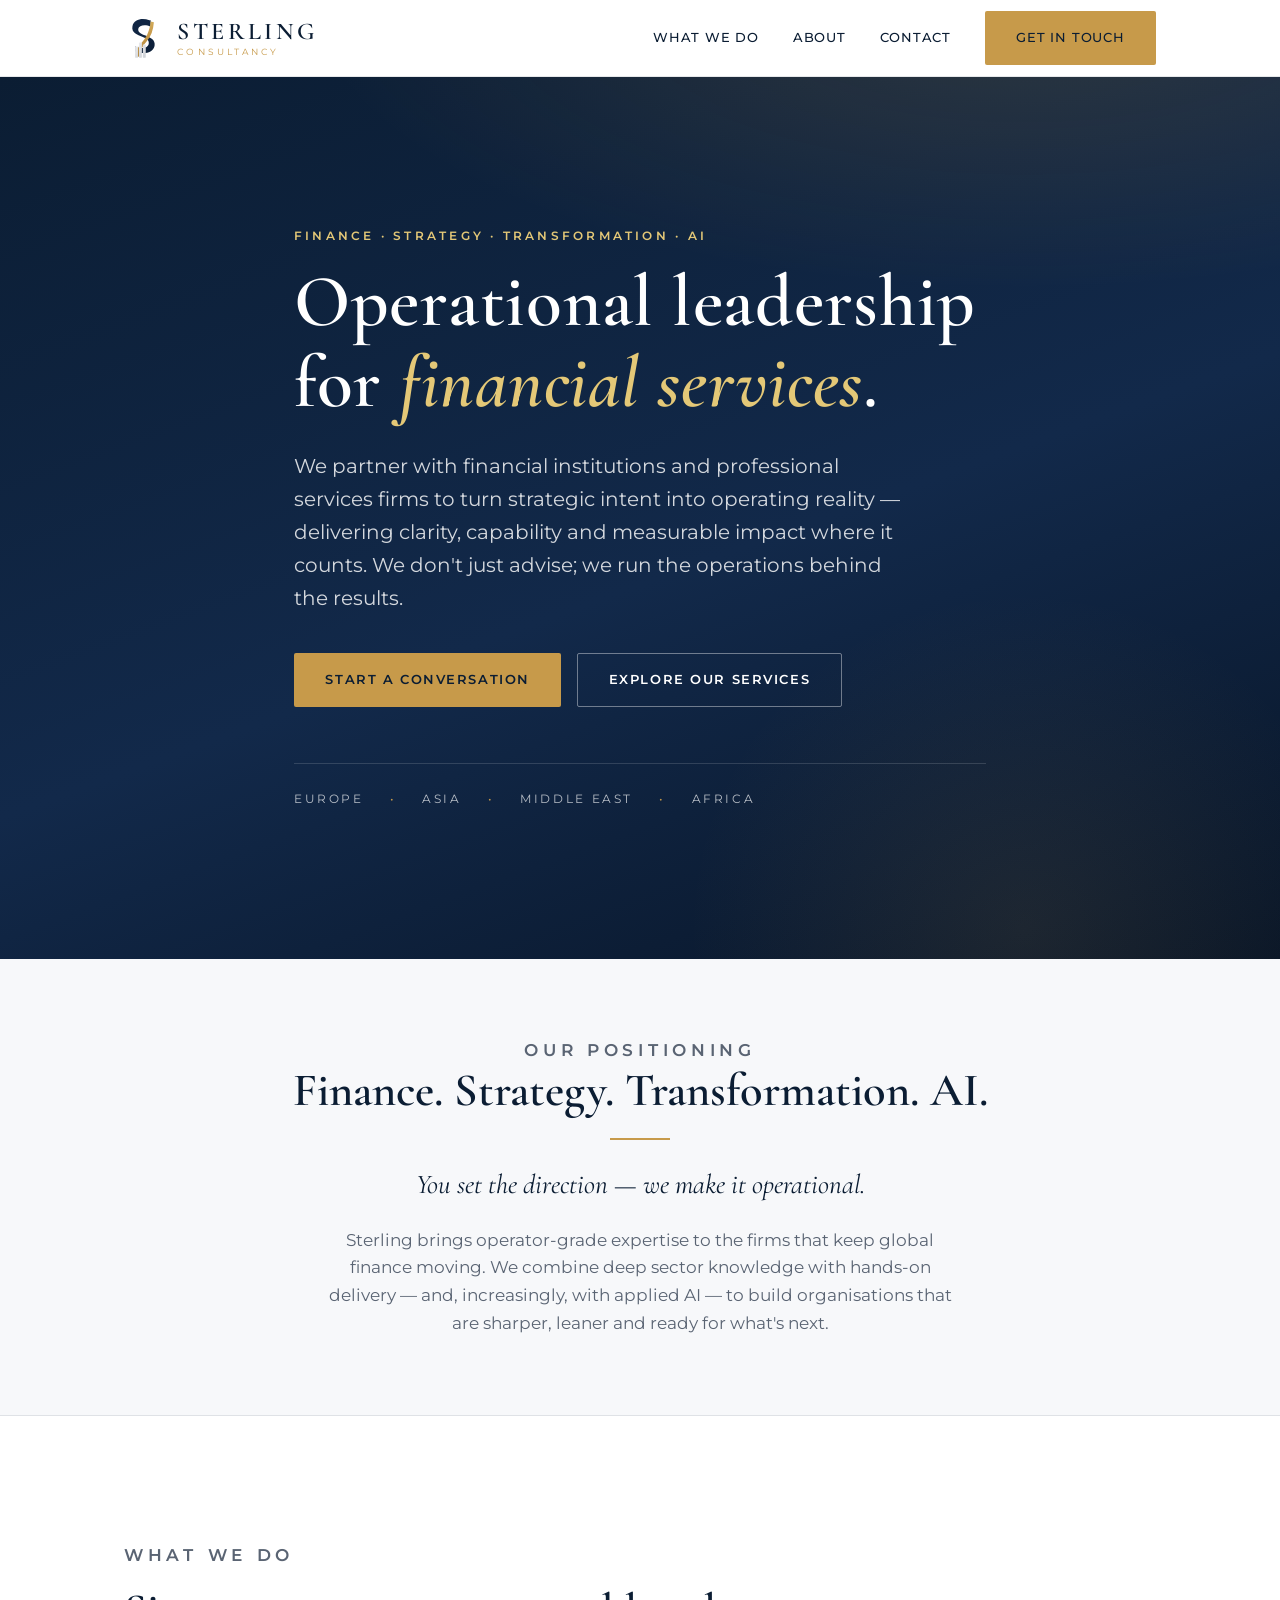
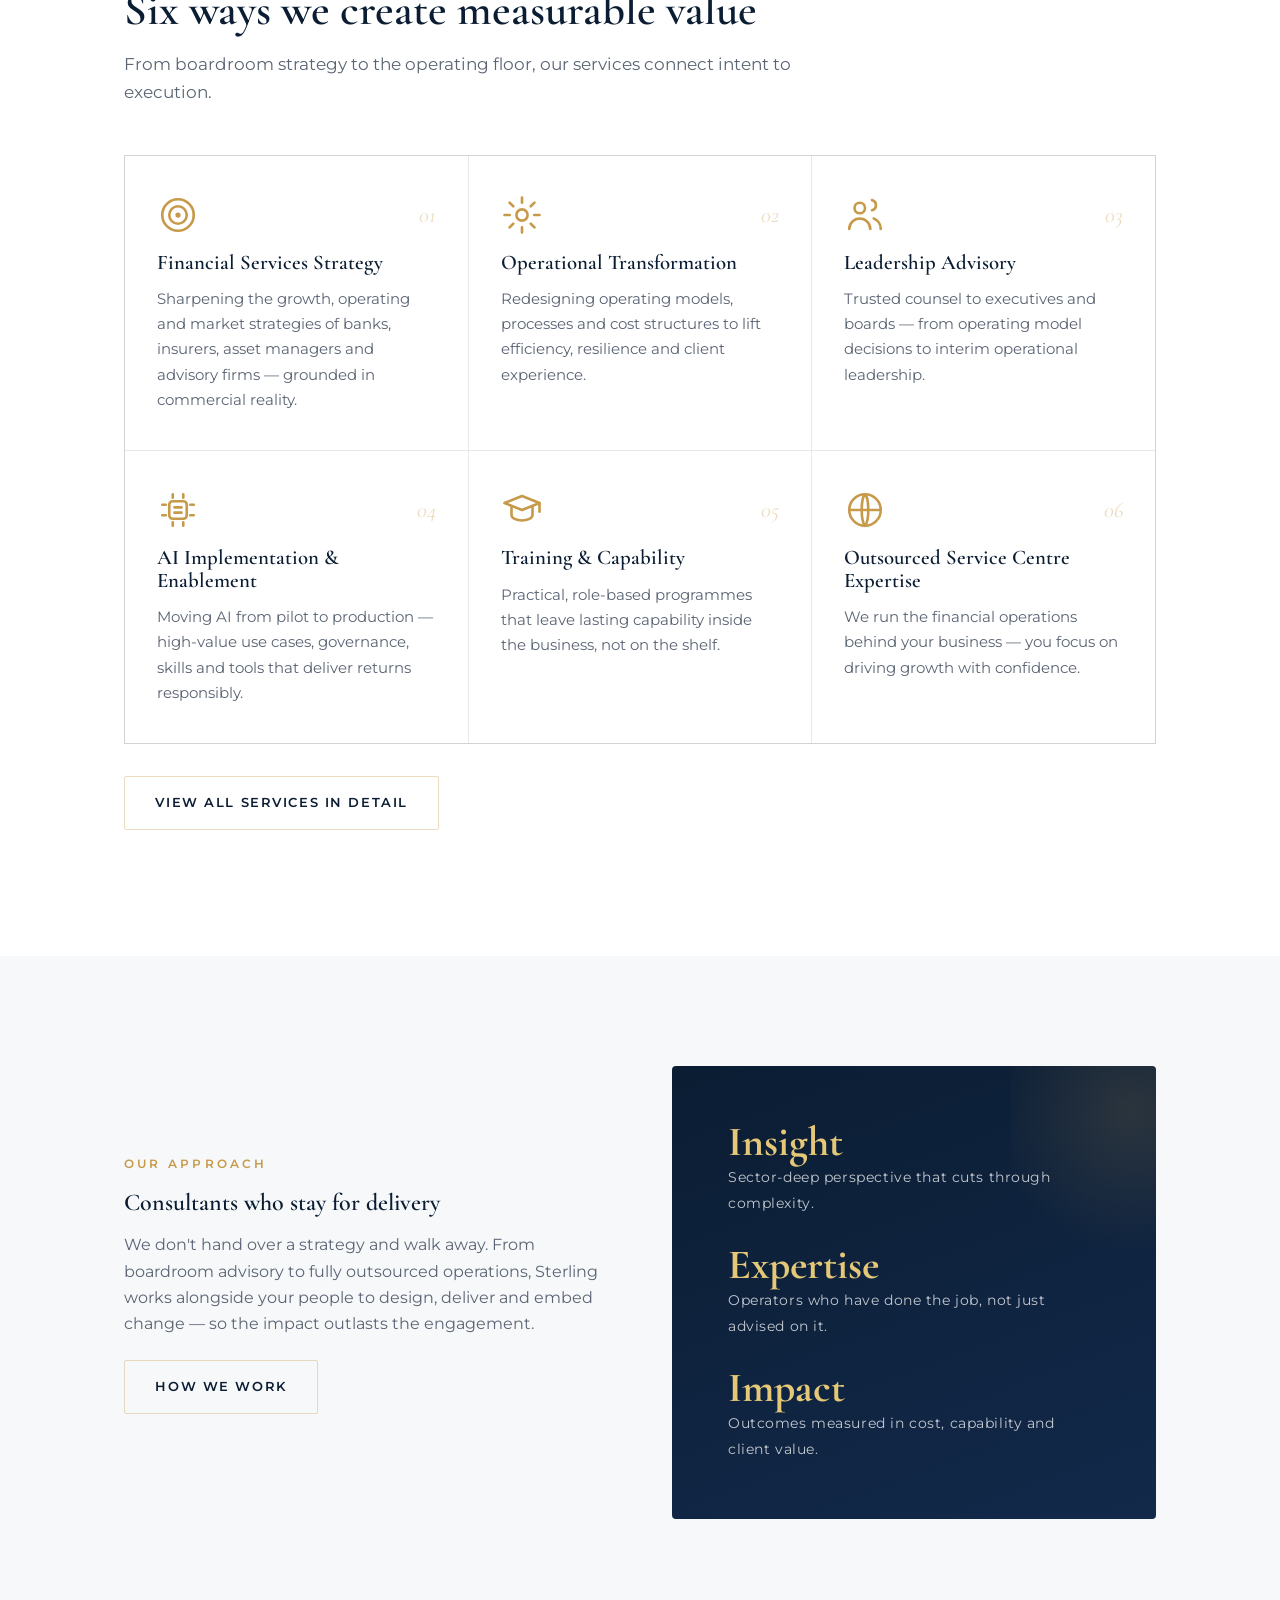
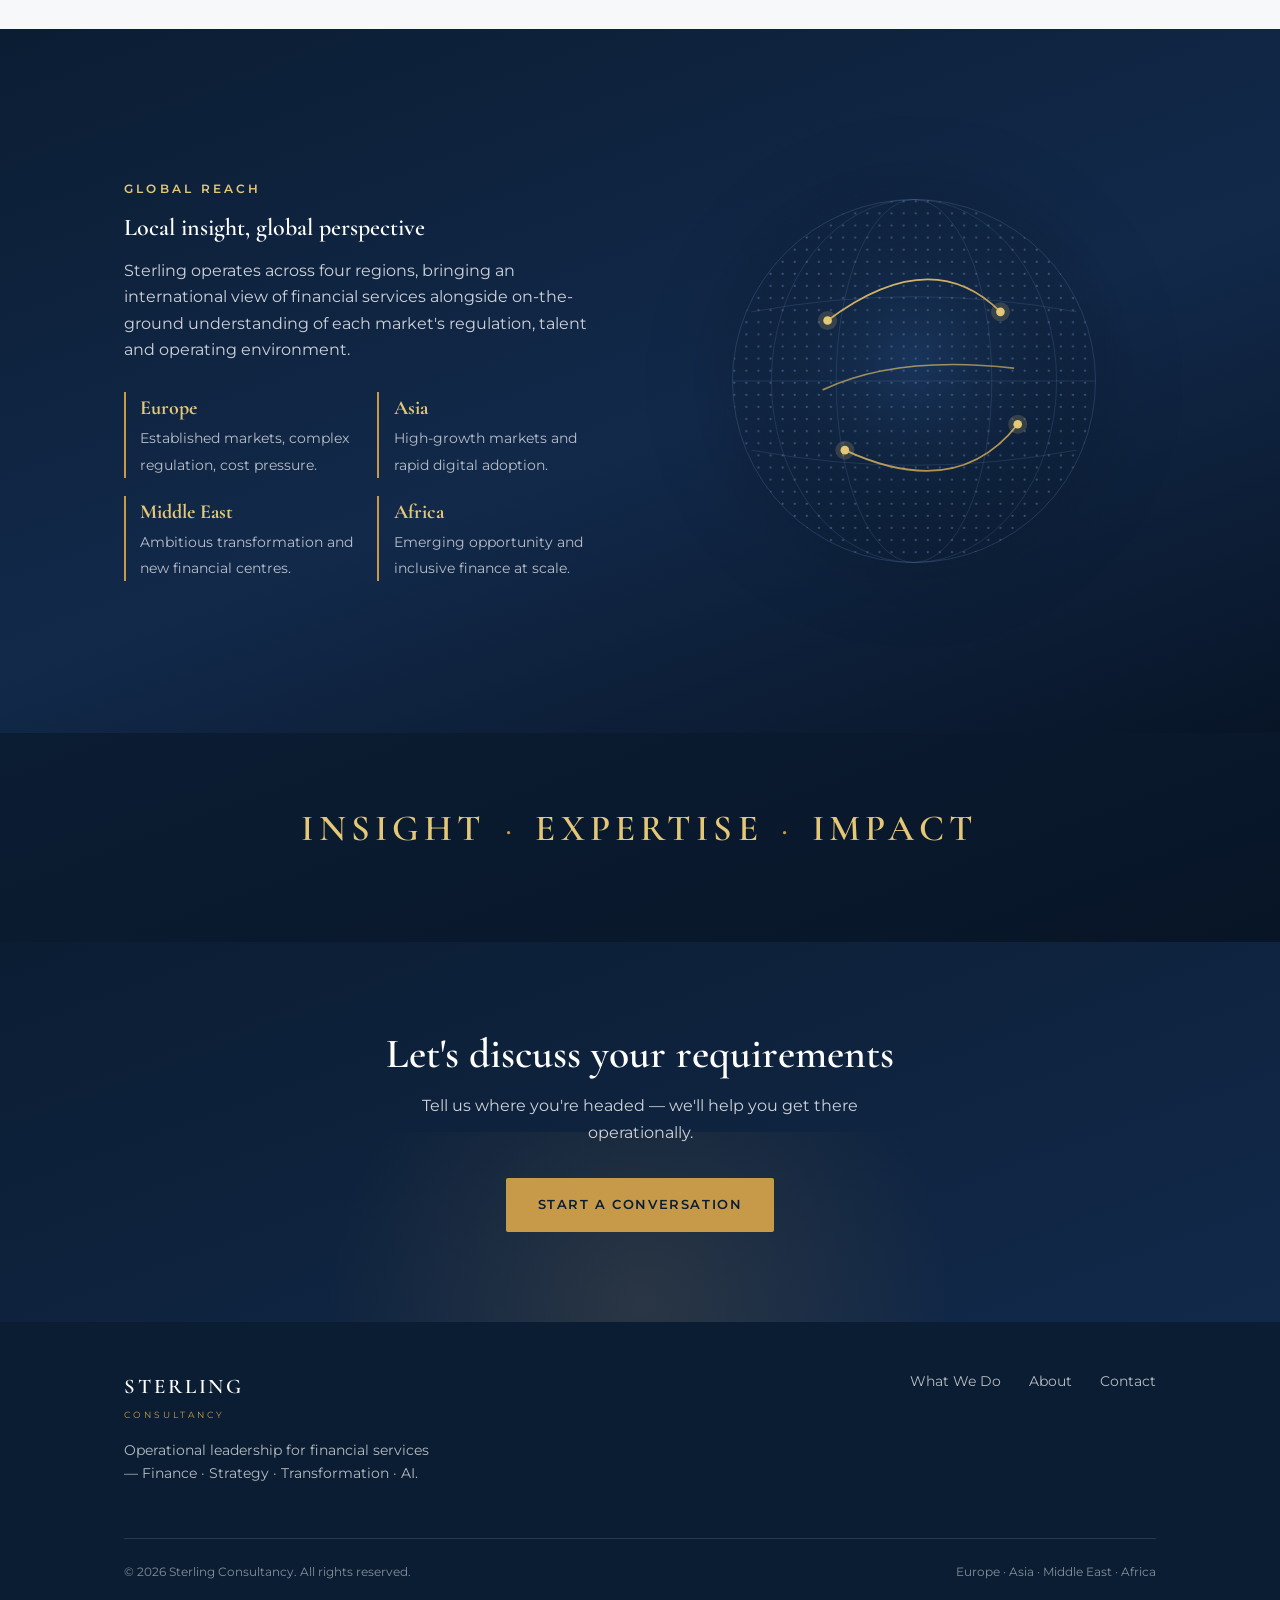
==== commit 9b29d550: "Remove skyline graphic from page headers Drop the hero/page-hero skyline (buildings with gold window" ====
--- a/index.html
+++ b/index.html
@@ -9,7 +9,7 @@
   <link rel="preconnect" href="https://fonts.googleapis.com" />
   <link rel="preconnect" href="https://fonts.gstatic.com" crossorigin />
   <link href="https://fonts.googleapis.com/css2?family=Cormorant+Garamond:ital,wght@0,500;0,600;1,500;1,600&family=Montserrat:wght@400;500;600&display=swap" rel="stylesheet" />
-  <link rel="stylesheet" href="assets/styles.css" />
+  <link rel="stylesheet" href="assets/styles.css?v=3" />
 </head>
 <body>
 
@@ -34,7 +34,6 @@
 
   <!-- ================= HERO ================= -->
   <section class="hero" id="top">
-    <img class="hero-skyline" src="assets/skyline.svg" alt="" aria-hidden="true" />
     <div class="container hero-inner">
       <p class="eyebrow on-dark">Finance · Strategy · Transformation · AI</p>
       <h1>Operational leadership for <span class="accent">financial services</span>.</h1>
@@ -81,42 +80,42 @@
       <div class="grid cols-3">
         <div class="card">
           <div class="card-top">
-            <span class="card-icon"><svg viewBox="0 0 24 24"><circle cx="12" cy="12" r="9"/><circle cx="12" cy="12" r="5"/><circle cx="12" cy="12" r="1.5" fill="currentColor" stroke="none"/></svg></span>
+            <span class="card-icon"><svg viewBox="0 0 24 24" width="42" height="42" fill="none" stroke="currentColor" stroke-width="1.5" stroke-linecap="round" stroke-linejoin="round"><circle cx="12" cy="12" r="9"/><circle cx="12" cy="12" r="5"/><circle cx="12" cy="12" r="1.5" fill="currentColor" stroke="none"/></svg></span>
             <span class="num">01</span>
           </div>
           <h3>Financial Services Strategy</h3><p>Sharpening the growth, operating and market strategies of banks, insurers, asset managers and advisory firms — grounded in commercial reality.</p>
         </div>
         <div class="card">
           <div class="card-top">
-            <span class="card-icon"><svg viewBox="0 0 24 24"><circle cx="12" cy="12" r="3.2"/><path d="M12 2v3M12 19v3M2 12h3M19 12h3M4.9 4.9l2.1 2.1M17 17l2.1 2.1M19.1 4.9L17 7M7 17l-2.1 2.1"/></svg></span>
+            <span class="card-icon"><svg viewBox="0 0 24 24" width="42" height="42" fill="none" stroke="currentColor" stroke-width="1.5" stroke-linecap="round" stroke-linejoin="round"><circle cx="12" cy="12" r="3.2"/><path d="M12 2v3M12 19v3M2 12h3M19 12h3M4.9 4.9l2.1 2.1M17 17l2.1 2.1M19.1 4.9L17 7M7 17l-2.1 2.1"/></svg></span>
             <span class="num">02</span>
           </div>
           <h3>Operational Transformation</h3><p>Redesigning operating models, processes and cost structures to lift efficiency, resilience and client experience.</p>
         </div>
         <div class="card">
           <div class="card-top">
-            <span class="card-icon"><svg viewBox="0 0 24 24"><circle cx="9" cy="8" r="3"/><path d="M3 20c0-3.3 2.7-6 6-6s6 2.7 6 6"/><path d="M16 3.5a3 3 0 0 1 0 5.8M21 20c0-2.8-1.7-5.2-4-6"/></svg></span>
+            <span class="card-icon"><svg viewBox="0 0 24 24" width="42" height="42" fill="none" stroke="currentColor" stroke-width="1.5" stroke-linecap="round" stroke-linejoin="round"><circle cx="9" cy="8" r="3"/><path d="M3 20c0-3.3 2.7-6 6-6s6 2.7 6 6"/><path d="M16 3.5a3 3 0 0 1 0 5.8M21 20c0-2.8-1.7-5.2-4-6"/></svg></span>
             <span class="num">03</span>
           </div>
           <h3>Leadership Advisory</h3><p>Trusted counsel to executives and boards — from operating model decisions to interim operational leadership.</p>
         </div>
         <div class="card">
           <div class="card-top">
-            <span class="card-icon"><svg viewBox="0 0 24 24"><rect x="7" y="7" width="10" height="10" rx="2"/><path d="M10 10.5h4M10 13.5h4"/><path d="M9 3v2M15 3v2M9 19v2M15 19v2M3 9h2M3 15h2M19 9h2M19 15h2"/></svg></span>
+            <span class="card-icon"><svg viewBox="0 0 24 24" width="42" height="42" fill="none" stroke="currentColor" stroke-width="1.5" stroke-linecap="round" stroke-linejoin="round"><rect x="7" y="7" width="10" height="10" rx="2"/><path d="M10 10.5h4M10 13.5h4"/><path d="M9 3v2M15 3v2M9 19v2M15 19v2M3 9h2M3 15h2M19 9h2M19 15h2"/></svg></span>
             <span class="num">04</span>
           </div>
           <h3>AI Implementation &amp; Enablement</h3><p>Moving AI from pilot to production — high-value use cases, governance, skills and tools that deliver returns responsibly.</p>
         </div>
         <div class="card">
           <div class="card-top">
-            <span class="card-icon"><svg viewBox="0 0 24 24"><path d="M2 8l10-4 10 4-10 4L2 8z"/><path d="M6 10v5c0 1.5 2.7 3 6 3s6-1.5 6-3v-5"/><path d="M22 8v5"/></svg></span>
+            <span class="card-icon"><svg viewBox="0 0 24 24" width="42" height="42" fill="none" stroke="currentColor" stroke-width="1.5" stroke-linecap="round" stroke-linejoin="round"><path d="M2 8l10-4 10 4-10 4L2 8z"/><path d="M6 10v5c0 1.5 2.7 3 6 3s6-1.5 6-3v-5"/><path d="M22 8v5"/></svg></span>
             <span class="num">05</span>
           </div>
           <h3>Training &amp; Capability</h3><p>Practical, role-based programmes that leave lasting capability inside the business, not on the shelf.</p>
         </div>
         <div class="card">
           <div class="card-top">
-            <span class="card-icon"><svg viewBox="0 0 24 24"><circle cx="12" cy="12" r="9"/><path d="M3 12h18M12 3c2.5 2.5 2.5 15 0 18M12 3c-2.5 2.5-2.5 15 0 18"/></svg></span>
+            <span class="card-icon"><svg viewBox="0 0 24 24" width="42" height="42" fill="none" stroke="currentColor" stroke-width="1.5" stroke-linecap="round" stroke-linejoin="round"><circle cx="12" cy="12" r="9"/><path d="M3 12h18M12 3c2.5 2.5 2.5 15 0 18M12 3c-2.5 2.5-2.5 15 0 18"/></svg></span>
             <span class="num">06</span>
           </div>
           <h3>Outsourced Service Centre Expertise</h3><p>We run the financial operations behind your business — you focus on driving growth with confidence.</p>
--- a/assets/styles.css
+++ b/assets/styles.css
@@ -130,11 +130,6 @@
   background: radial-gradient(circle, rgba(199,154,74,0.10), transparent 62%);
   pointer-events: none;
 }
-.hero-skyline {
-  position: absolute; left: 0; right: 0; bottom: 0; width: 100%;
-  height: clamp(140px, 20vw, 240px); object-fit: cover; object-position: bottom;
-  pointer-events: none; z-index: 0; opacity: 0.9;
-}
 .hero-inner { padding-block: clamp(80px, 13vw, 150px); max-width: 820px; position: relative; z-index: 1; }
 .hero h1 {
   font-size: clamp(2.6rem, 6vw, 4.6rem);
@@ -208,8 +203,8 @@
 }
 .card:hover { background: #fcfbf8; }
 .card-top { display: flex; align-items: center; justify-content: space-between; }
-.card-icon { width: 42px; height: 42px; color: var(--gold); display: block; }
-.card-icon svg { width: 100%; height: 100%; stroke: currentColor; fill: none; stroke-width: 1.5; stroke-linecap: round; stroke-linejoin: round; }
+.card-icon { display: inline-flex; align-items: center; justify-content: center; width: 42px; height: 42px; color: var(--gold); flex: none; }
+.card-icon svg { display: block; width: 42px; height: 42px; stroke: currentColor; fill: none; }
 .card .num { font-family: var(--serif); font-size: 1.4rem; color: rgba(199,154,74,0.35); font-style: italic; }
 .card h3 { font-size: 1.3rem; color: var(--navy); margin: 1rem 0 0.7rem; }
 .card p { color: var(--muted); font-size: 0.95rem; margin: 0; }
@@ -293,8 +288,8 @@
 .service-row:first-of-type { border-top: 0; }
 .service-row .s-col { display: flex; flex-direction: column; align-items: flex-start; gap: 12px; }
 .service-row .s-num { font-family: var(--serif); font-style: italic; font-size: 2.4rem; color: var(--gold); line-height: 1; }
-.service-row .row-icon { width: 44px; height: 44px; color: var(--gold); }
-.service-row .row-icon svg { width: 100%; height: 100%; stroke: currentColor; fill: none; stroke-width: 1.5; stroke-linecap: round; stroke-linejoin: round; }
+.service-row .row-icon { display: inline-flex; width: 44px; height: 44px; color: var(--gold); flex: none; }
+.service-row .row-icon svg { display: block; width: 44px; height: 44px; stroke: currentColor; fill: none; }
 .service-row h3 { font-size: 1.6rem; color: var(--navy); margin-bottom: 0.8rem; }
 .service-row .lead { color: var(--muted); font-size: 1.02rem; margin-bottom: 1.2rem; }
 .service-row ul { list-style: none; padding: 0; margin: 0; display: grid; grid-template-columns: 1fr 1fr; gap: 0.5rem 1.6rem; }
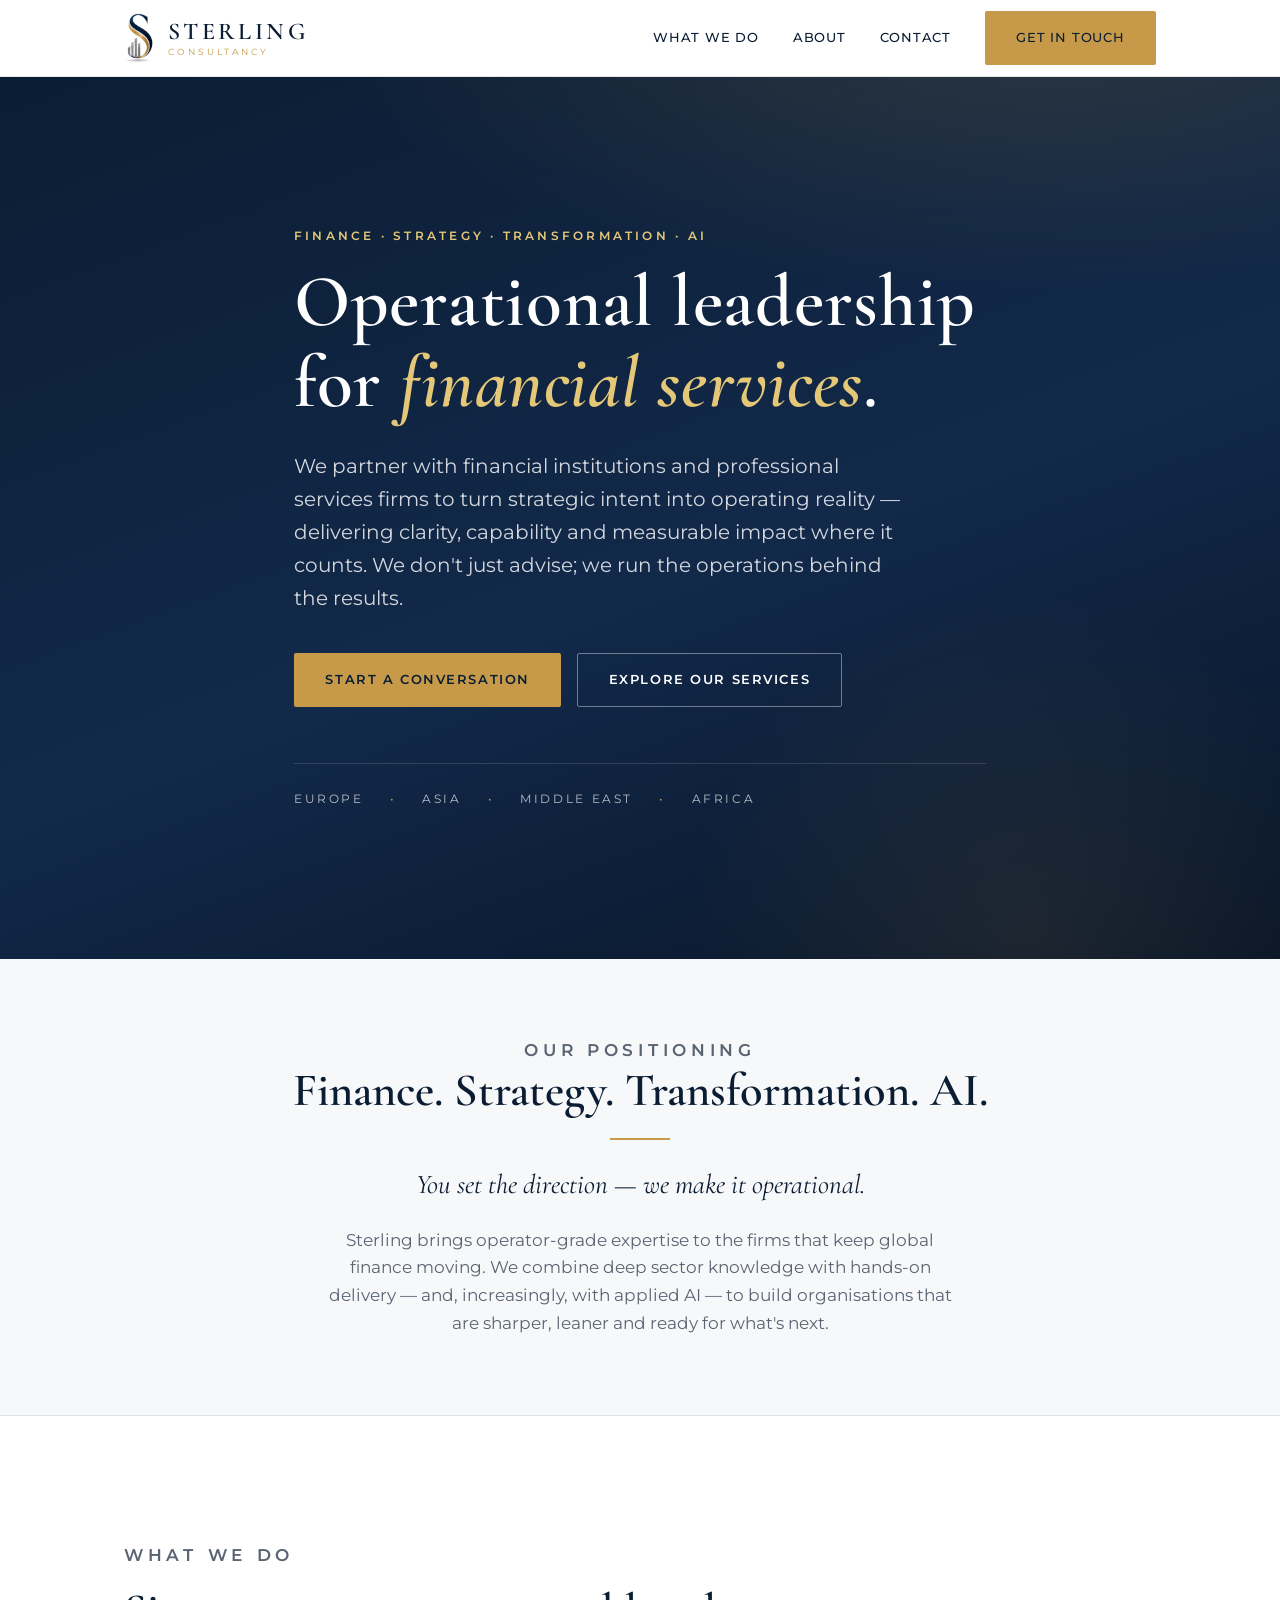
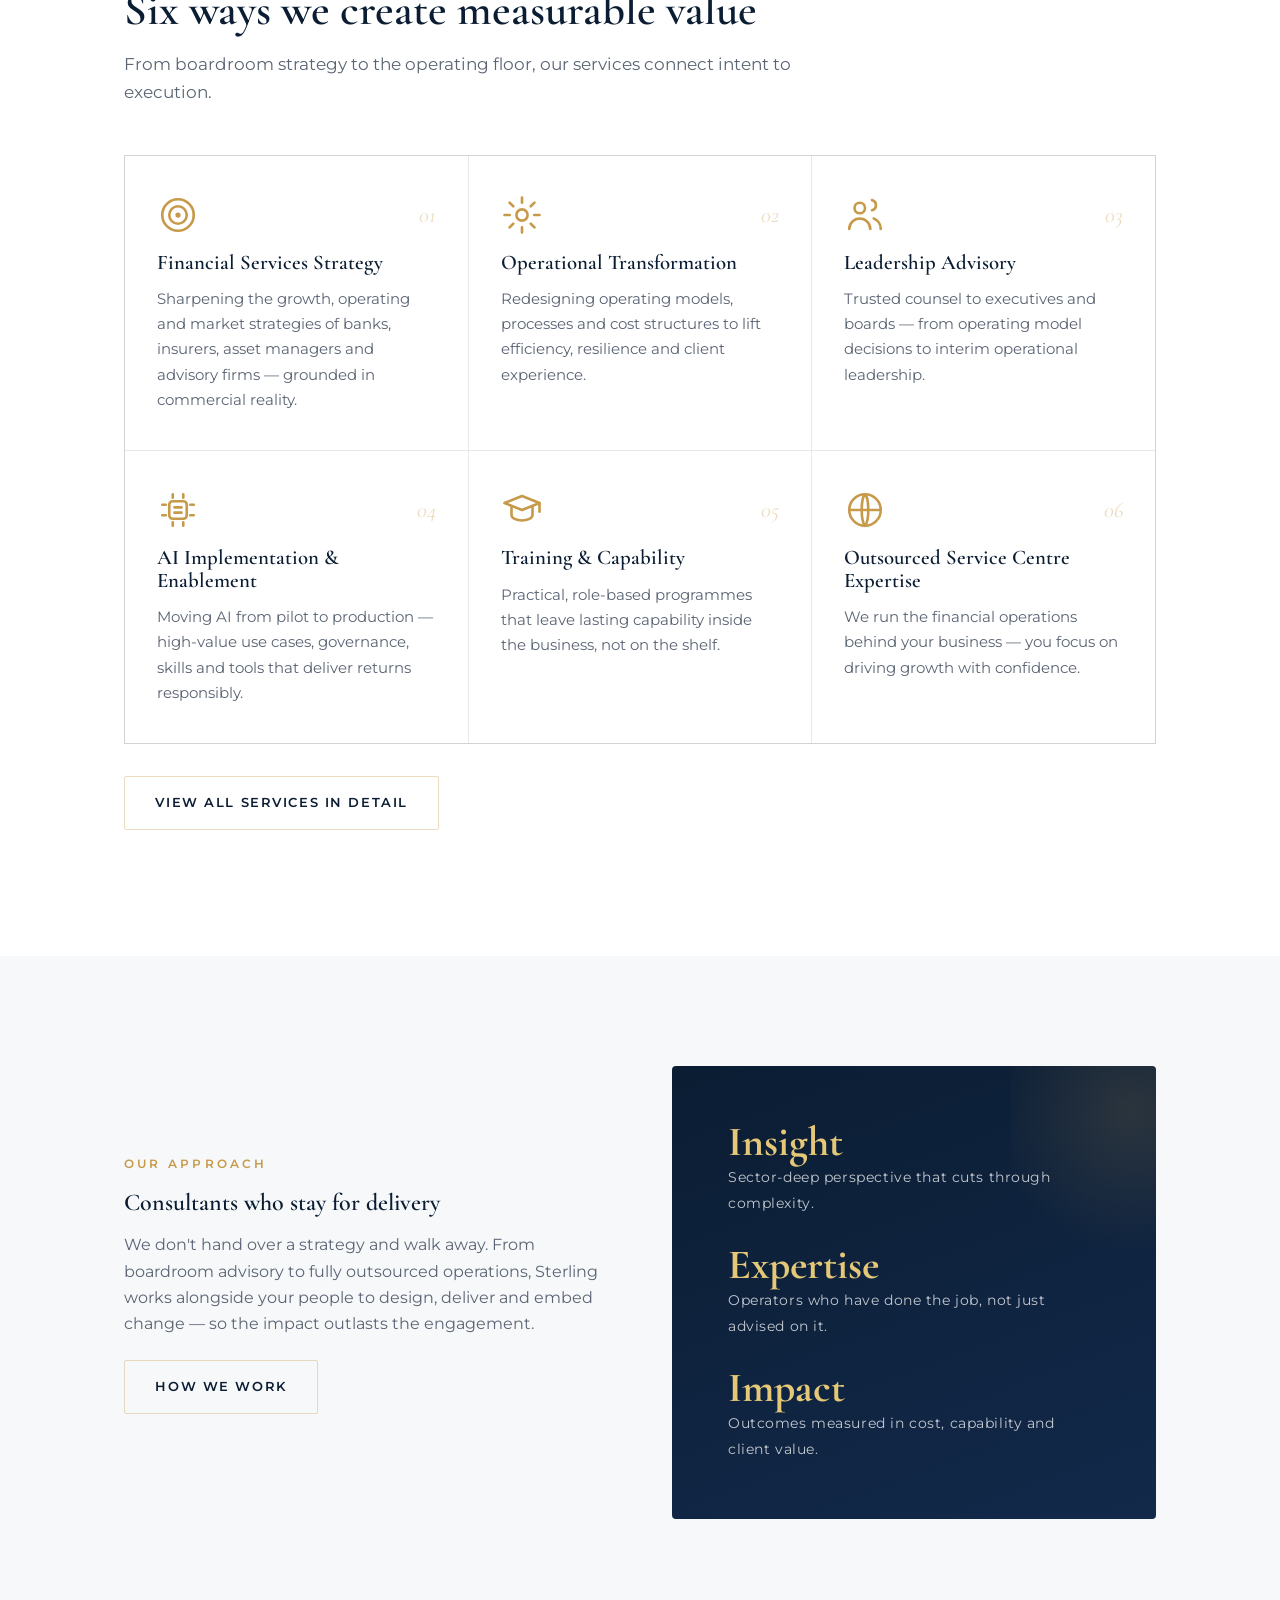
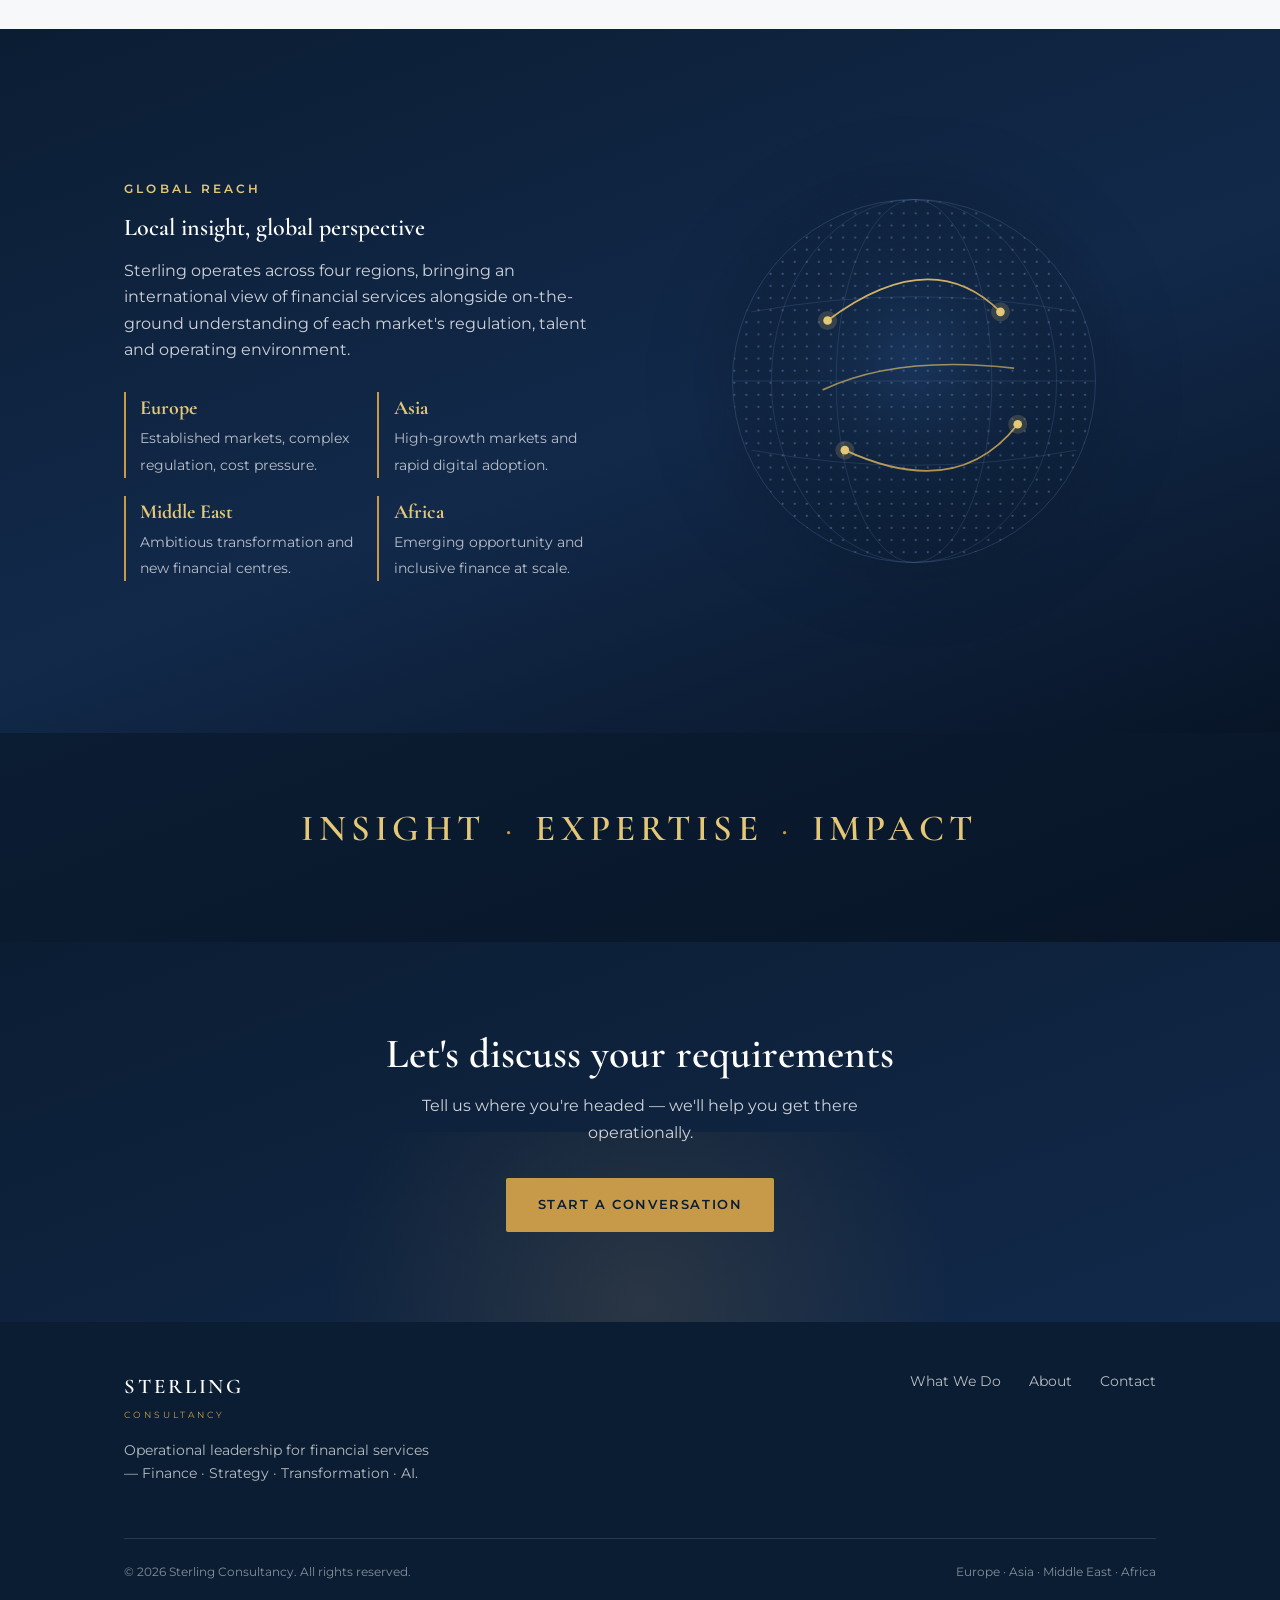
==== commit 5672c4ec: "Use real logo (transparent) and add mobile nav menu - Replace placeholder SVG mark with the supplied" ====
--- a/index.html
+++ b/index.html
@@ -5,11 +5,11 @@
   <meta name="viewport" content="width=device-width, initial-scale=1.0" />
   <title>Sterling Consultancy — Operational Leadership for Financial Services</title>
   <meta name="description" content="Sterling Consultancy partners with financial institutions and professional services firms to deliver clarity, capability and measurable impact across strategy, operations, transformation and AI." />
-  <link rel="icon" href="assets/logo-mark.svg" type="image/svg+xml" />
+  <link rel="icon" href="assets/logo.png" type="image/png" />
   <link rel="preconnect" href="https://fonts.googleapis.com" />
   <link rel="preconnect" href="https://fonts.gstatic.com" crossorigin />
   <link href="https://fonts.googleapis.com/css2?family=Cormorant+Garamond:ital,wght@0,500;0,600;1,500;1,600&family=Montserrat:wght@400;500;600&display=swap" rel="stylesheet" />
-  <link rel="stylesheet" href="assets/styles.css?v=3" />
+  <link rel="stylesheet" href="assets/styles.css?v=4" />
 </head>
 <body>
 
@@ -17,12 +17,13 @@
   <header class="site-header">
     <div class="container nav">
       <a class="brand" href="index.html" aria-label="Sterling Consultancy home">
-        <img src="assets/logo-mark.svg" alt="" />
+        <img src="assets/logo.png" alt="Sterling Consultancy" class="brand-mark" />
         <span class="brand-text">
           <span class="brand-name">STERLING</span>
           <span class="brand-sub">Consultancy</span>
         </span>
       </a>
+      <button class="nav-toggle" type="button" aria-label="Toggle menu" aria-expanded="false"><span></span><span></span><span></span></button>
       <nav class="nav-links" aria-label="Primary">
         <a href="services.html">What We Do</a>
         <a href="about.html">About</a>
@@ -208,5 +209,6 @@
     </div>
   </footer>
 
+  <script src="assets/nav.js?v=1" defer></script>
 </body>
 </html>
--- a/assets/styles.css
+++ b/assets/styles.css
@@ -94,7 +94,7 @@
   height: 76px;
 }
 .brand { display: flex; align-items: center; gap: 14px; }
-.brand img { height: 46px; width: auto; display: block; }
+.brand img { height: 50px; width: auto; display: block; }
 .brand-text { display: flex; flex-direction: column; line-height: 1; }
 .brand-name {
   font-family: var(--serif); font-size: 1.5rem; font-weight: 600;
@@ -111,7 +111,14 @@
 }
 .nav-links a:not(.btn):hover { color: var(--gold); }
 .nav-links a.active:not(.btn) { color: var(--gold); }
-.nav-toggle { display: none; background: none; border: 0; cursor: pointer; }
+.nav-toggle {
+  display: none; flex-direction: column; justify-content: center; gap: 5px;
+  width: 44px; height: 44px; padding: 10px; background: none; border: 0; cursor: pointer;
+}
+.nav-toggle span { display: block; width: 100%; height: 2px; border-radius: 2px; background: var(--navy); transition: transform 0.25s ease, opacity 0.2s ease; }
+.nav-toggle.open span:nth-child(1) { transform: translateY(7px) rotate(45deg); }
+.nav-toggle.open span:nth-child(2) { opacity: 0; }
+.nav-toggle.open span:nth-child(3) { transform: translateY(-7px) rotate(-45deg); }
 
 /* =========================================================================
    Hero
@@ -380,7 +387,18 @@
   .split { grid-template-columns: 1fr; }
   .team-grid { grid-template-columns: 1fr 1fr; }
   .service-row ul { grid-template-columns: 1fr; }
-  .nav-links { display: none; }
+  .nav-toggle { display: flex; }
+  .nav-links {
+    display: none;
+    position: absolute; top: 100%; left: 0; right: 0;
+    flex-direction: column; align-items: stretch; gap: 0;
+    background: #fff; border-top: 1px solid var(--line);
+    box-shadow: 0 14px 26px rgba(11, 29, 51, 0.10);
+    padding: 6px var(--pad) 18px;
+  }
+  .nav-links.open { display: flex; }
+  .nav-links a:not(.btn) { padding: 15px 2px; border-bottom: 1px solid var(--line); font-size: 0.9rem; }
+  .nav-links a.btn { margin-top: 14px; text-align: center; }
 }
 @media (max-width: 560px) {
   .grid.cols-3 { grid-template-columns: 1fr; }
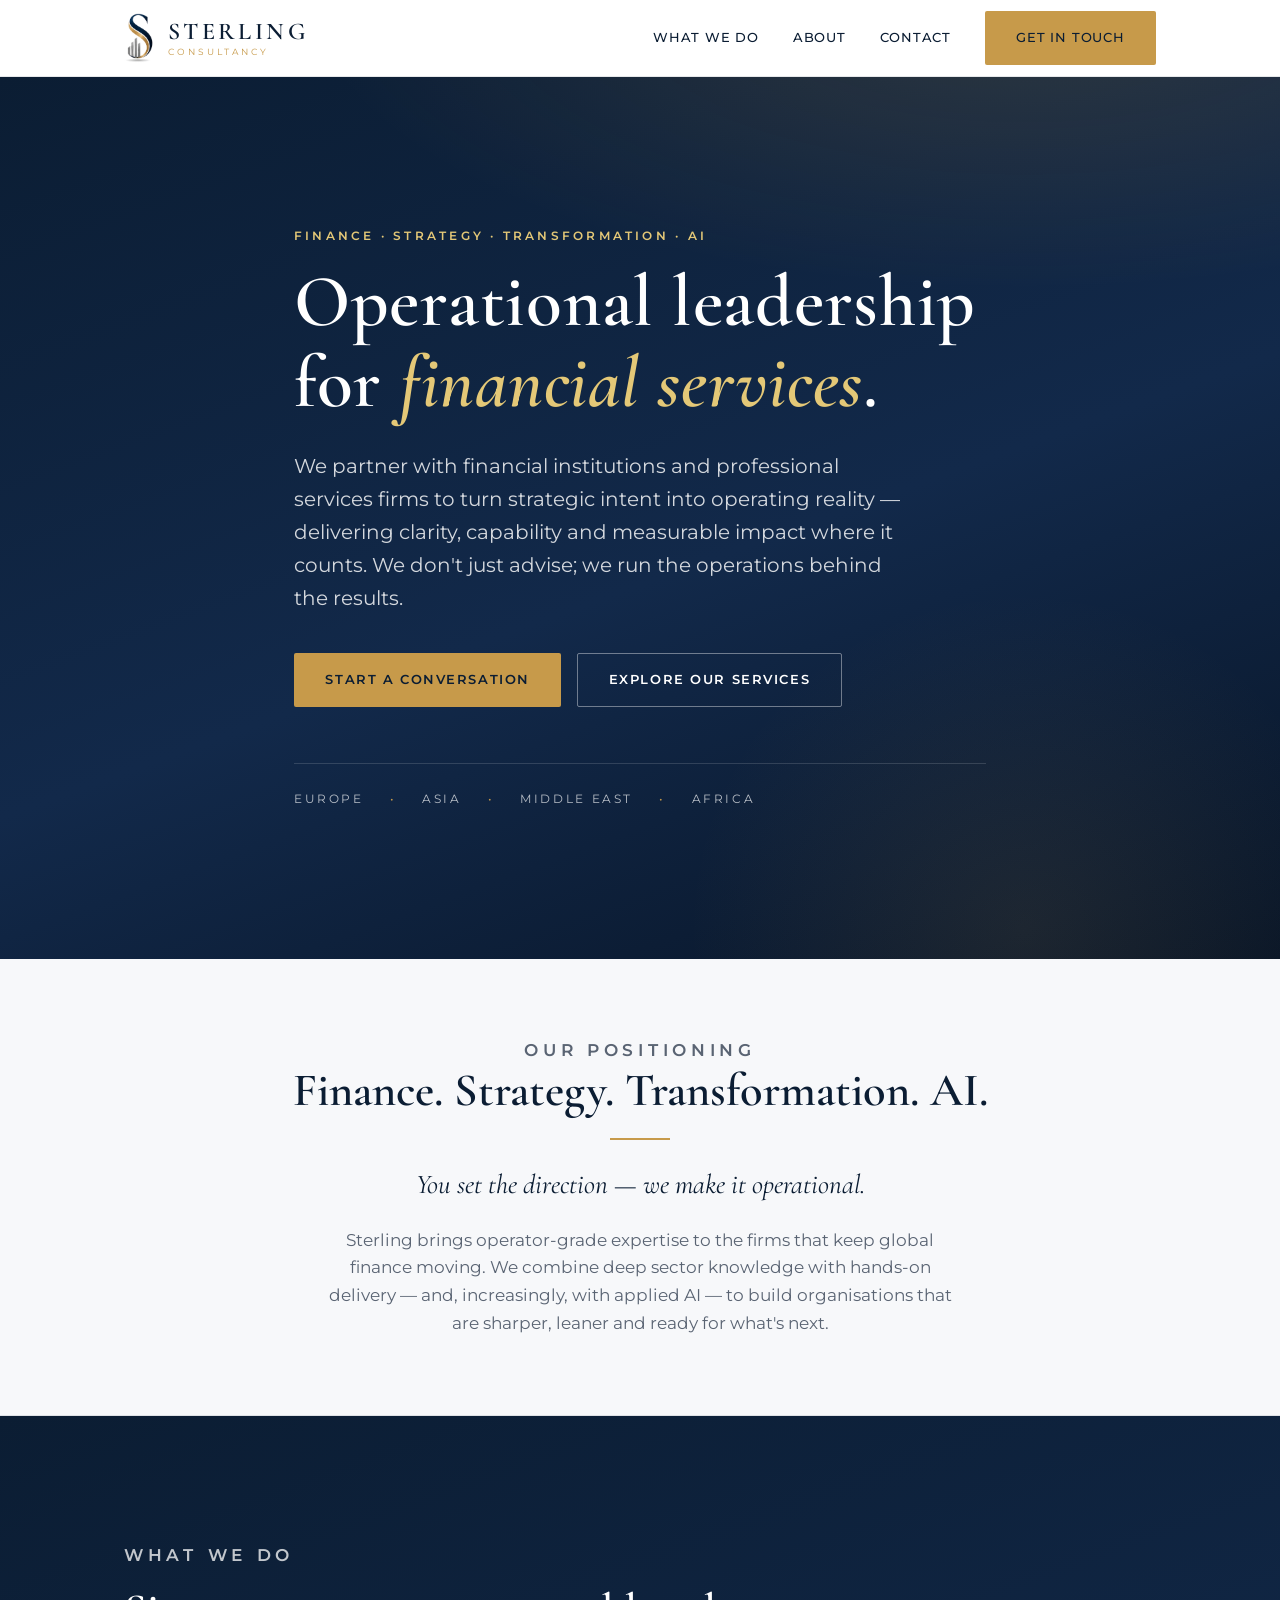
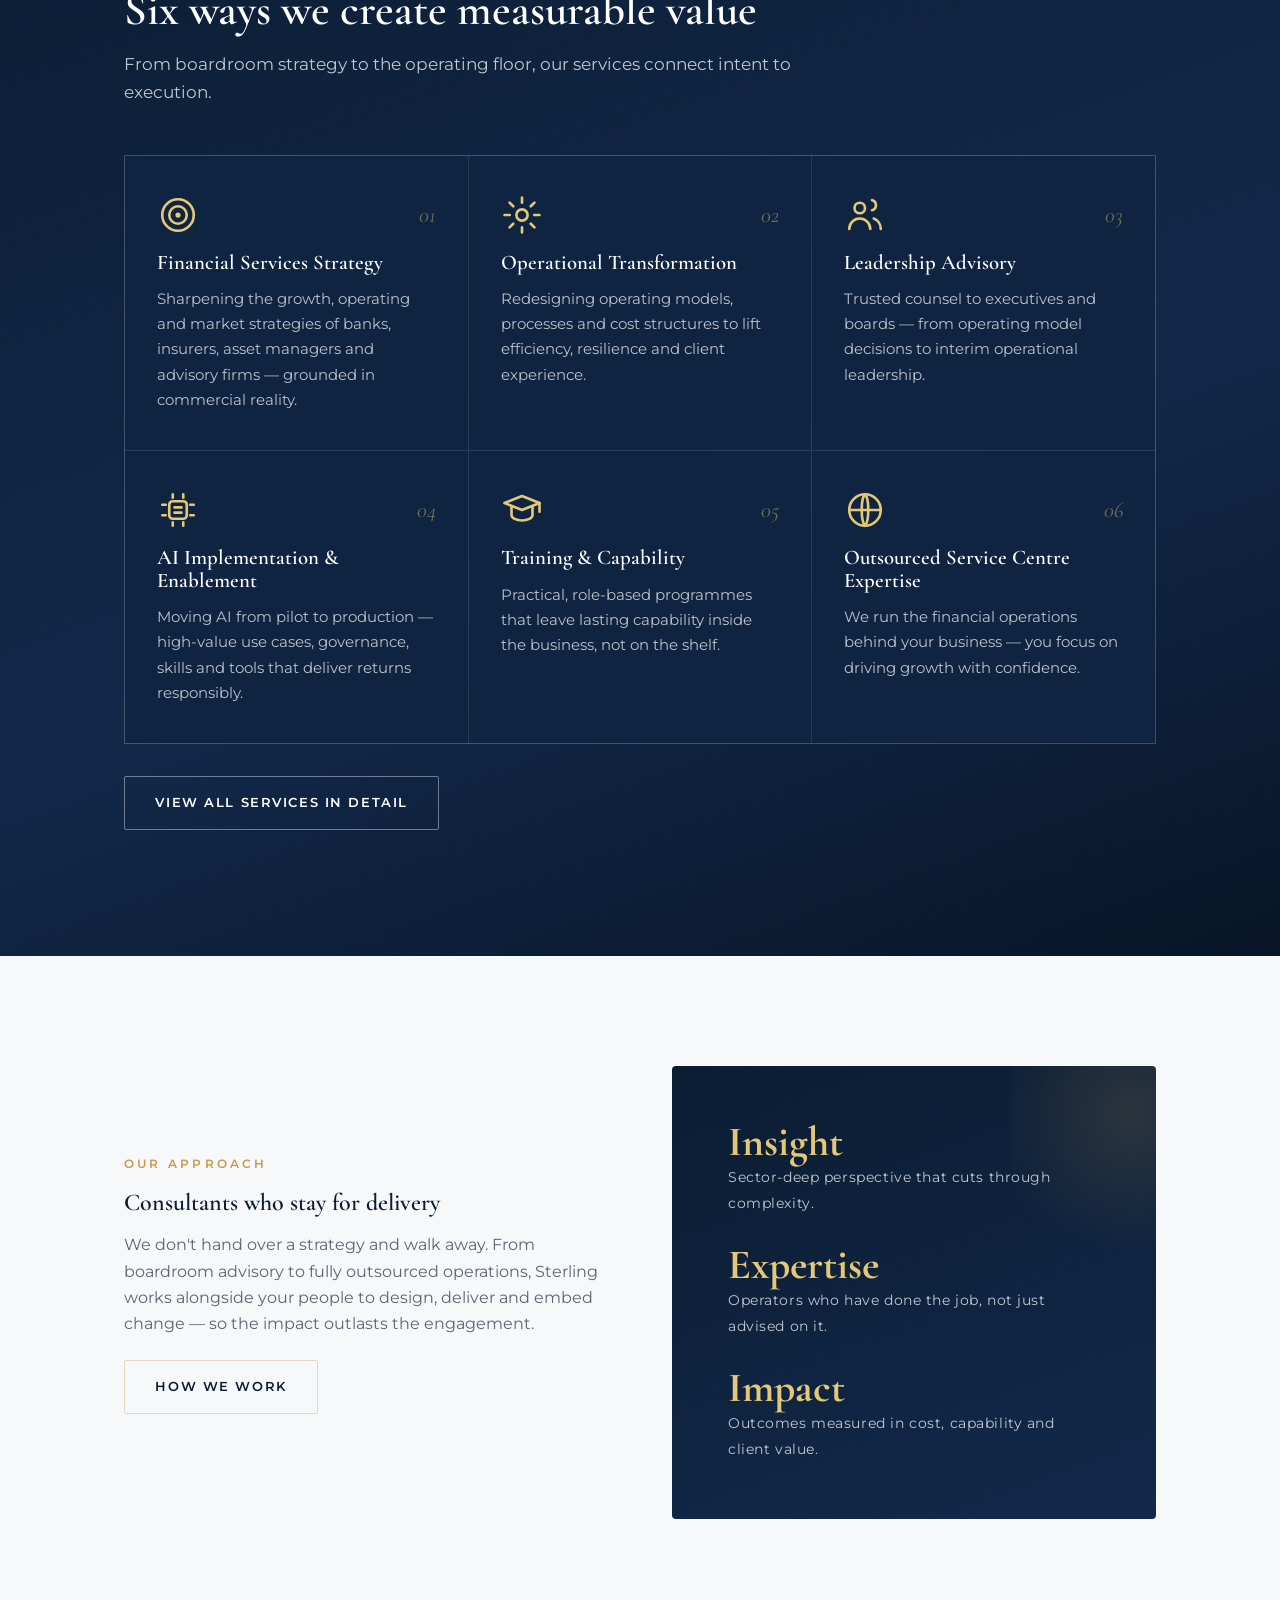
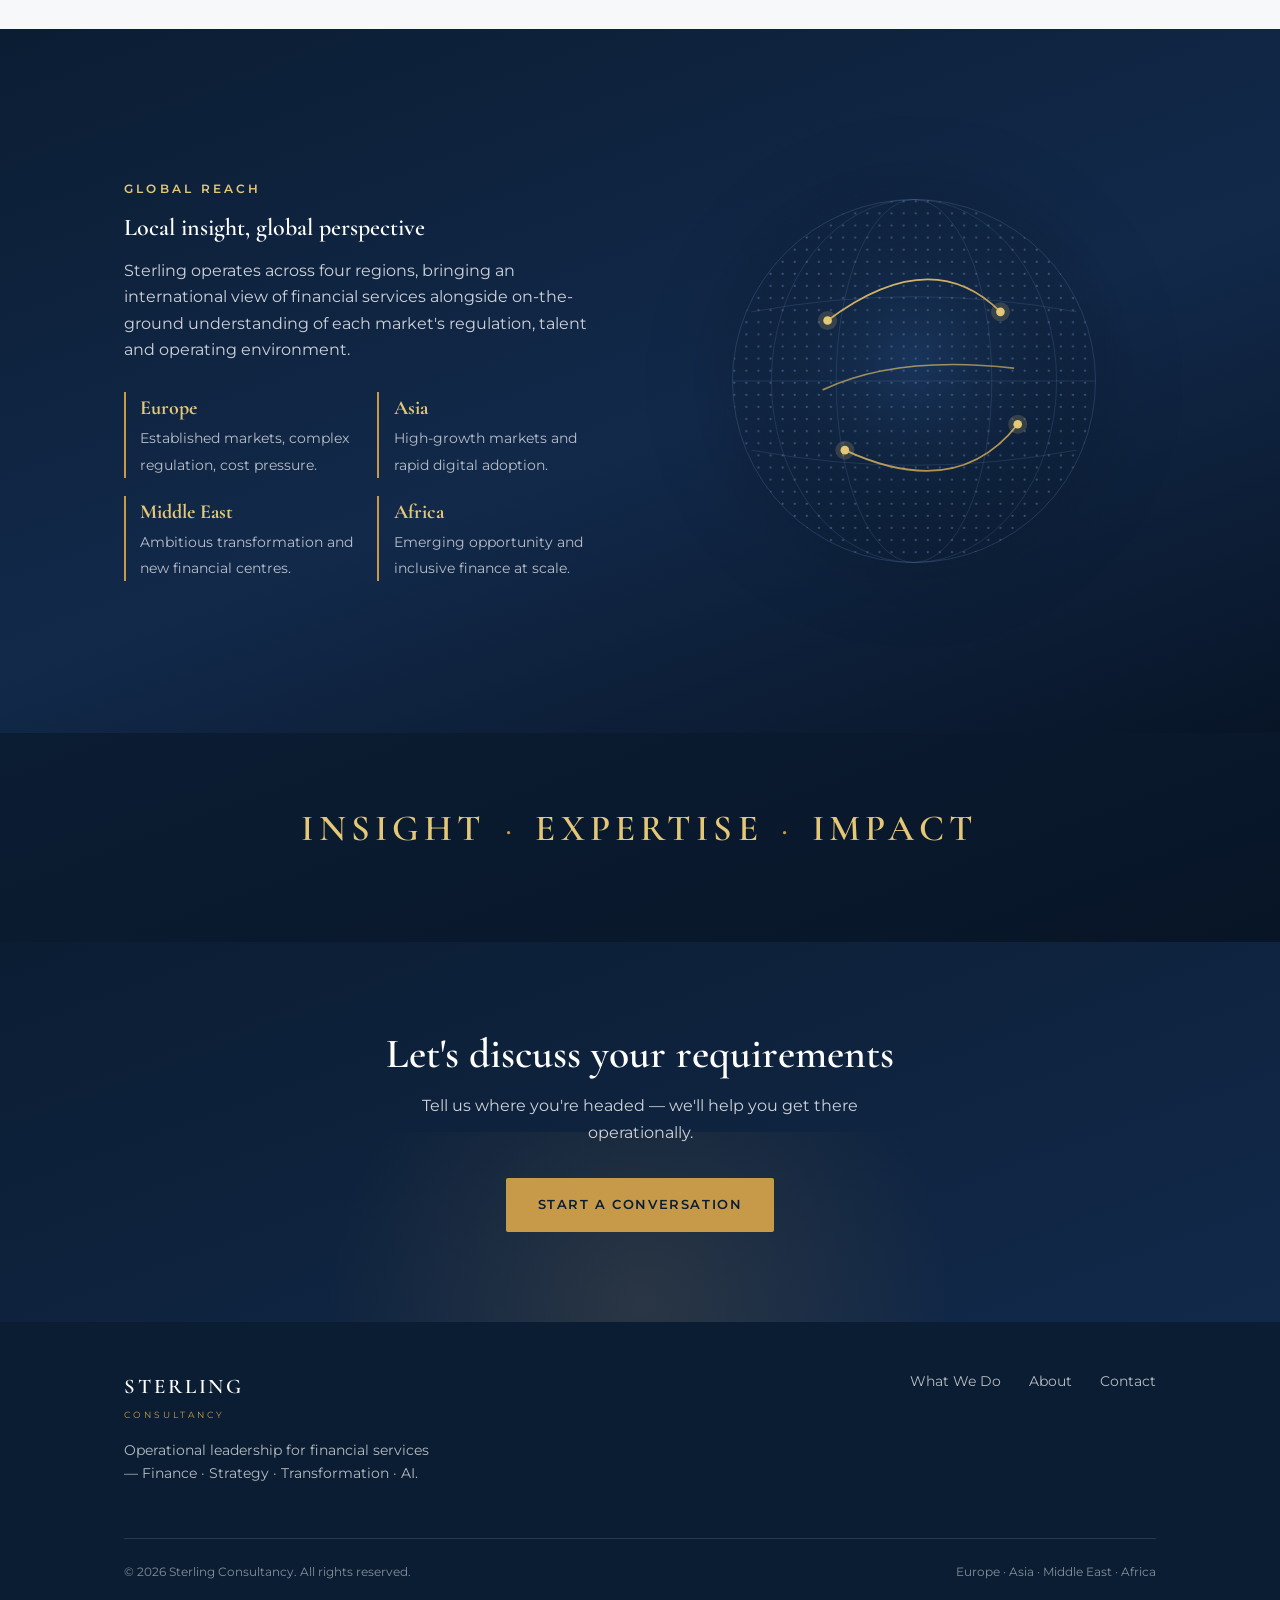
==== commit f2e6aed3: "Break up white with navy on home services and What We Do pages - Home: 'Six ways we create measurabl" ====
--- a/index.html
+++ b/index.html
@@ -9,7 +9,7 @@
   <link rel="preconnect" href="https://fonts.googleapis.com" />
   <link rel="preconnect" href="https://fonts.gstatic.com" crossorigin />
   <link href="https://fonts.googleapis.com/css2?family=Cormorant+Garamond:ital,wght@0,500;0,600;1,500;1,600&family=Montserrat:wght@400;500;600&display=swap" rel="stylesheet" />
-  <link rel="stylesheet" href="assets/styles.css?v=4" />
+  <link rel="stylesheet" href="assets/styles.css?v=5" />
 </head>
 <body>
 
@@ -70,7 +70,7 @@
   </section>
 
   <!-- ================= SERVICES (overview) ================= -->
-  <section class="section" id="services">
+  <section class="section services-dark" id="services">
     <div class="container">
       <div class="section-head">
         <p class="eyebrow">What We Do</p>
@@ -122,7 +122,7 @@
           <h3>Outsourced Service Centre Expertise</h3><p>We run the financial operations behind your business — you focus on driving growth with confidence.</p>
         </div>
       </div>
-      <p style="margin-top:2rem;"><a class="btn btn-outline-dark" href="services.html">View all services in detail</a></p>
+      <p style="margin-top:2rem;"><a class="btn btn-outline" href="services.html">View all services in detail</a></p>
     </div>
   </section>
 
--- a/assets/styles.css
+++ b/assets/styles.css
@@ -289,10 +289,19 @@
    ========================================================================= */
 .service-row {
   display: grid; grid-template-columns: 90px 1fr; gap: clamp(20px, 4vw, 48px);
-  padding-block: clamp(34px, 5vw, 52px); border-top: 1px solid var(--line);
-  align-items: start;
-}
-.service-row:first-of-type { border-top: 0; }
+  padding: clamp(28px, 4vw, 46px); margin-bottom: 22px; border-radius: 6px;
+  border: 1px solid var(--line); background: #fff; align-items: start;
+}
+/* Alternate rows in navy to break up the white */
+.service-row:nth-child(even) {
+  background: linear-gradient(160deg, var(--navy) 0%, var(--navy-800) 100%);
+  border-color: transparent; color: #fff;
+}
+.service-row:nth-child(even) h3 { color: #fff; }
+.service-row:nth-child(even) .lead { color: rgba(255,255,255,0.82); }
+.service-row:nth-child(even) li { color: rgba(255,255,255,0.9); }
+.service-row:nth-child(even) .s-num { color: var(--gold-soft); }
+.service-row:nth-child(even) .row-icon { color: var(--gold-soft); }
 .service-row .s-col { display: flex; flex-direction: column; align-items: flex-start; gap: 12px; }
 .service-row .s-num { font-family: var(--serif); font-style: italic; font-size: 2.4rem; color: var(--gold); line-height: 1; }
 .service-row .row-icon { display: inline-flex; width: 44px; height: 44px; color: var(--gold); flex: none; }
@@ -326,6 +335,24 @@
 .team-card h3 { font-size: 1.15rem; color: var(--navy); }
 .team-card .role { color: var(--gold); font-size: 0.82rem; letter-spacing: 0.08em; text-transform: uppercase; margin-top: 4px; }
 .team-card p { color: var(--muted); font-size: 0.9rem; margin-top: 0.8rem; margin-bottom: 0; }
+
+/* =========================================================================
+   Services section — dark variant (home)
+   ========================================================================= */
+.section.services-dark {
+  background: linear-gradient(160deg, var(--navy) 0%, var(--navy-800) 60%, #081527 100%);
+  color: #fff;
+}
+.services-dark .eyebrow { color: var(--gold-soft); }
+.services-dark .section-head h2 { color: #fff; }
+.services-dark .section-head p { color: rgba(255,255,255,0.75); }
+.services-dark .grid { background: rgba(255,255,255,0.10); border-color: rgba(255,255,255,0.12); }
+.services-dark .card { background: #0f2440; }
+.services-dark .card:hover { background: #16294a; }
+.services-dark .card h3 { color: #fff; }
+.services-dark .card p { color: rgba(255,255,255,0.72); }
+.services-dark .card .num { color: rgba(228,200,119,0.45); }
+.services-dark .card-icon { color: var(--gold-soft); }
 
 /* =========================================================================
    Global reach (dark, with globe)
